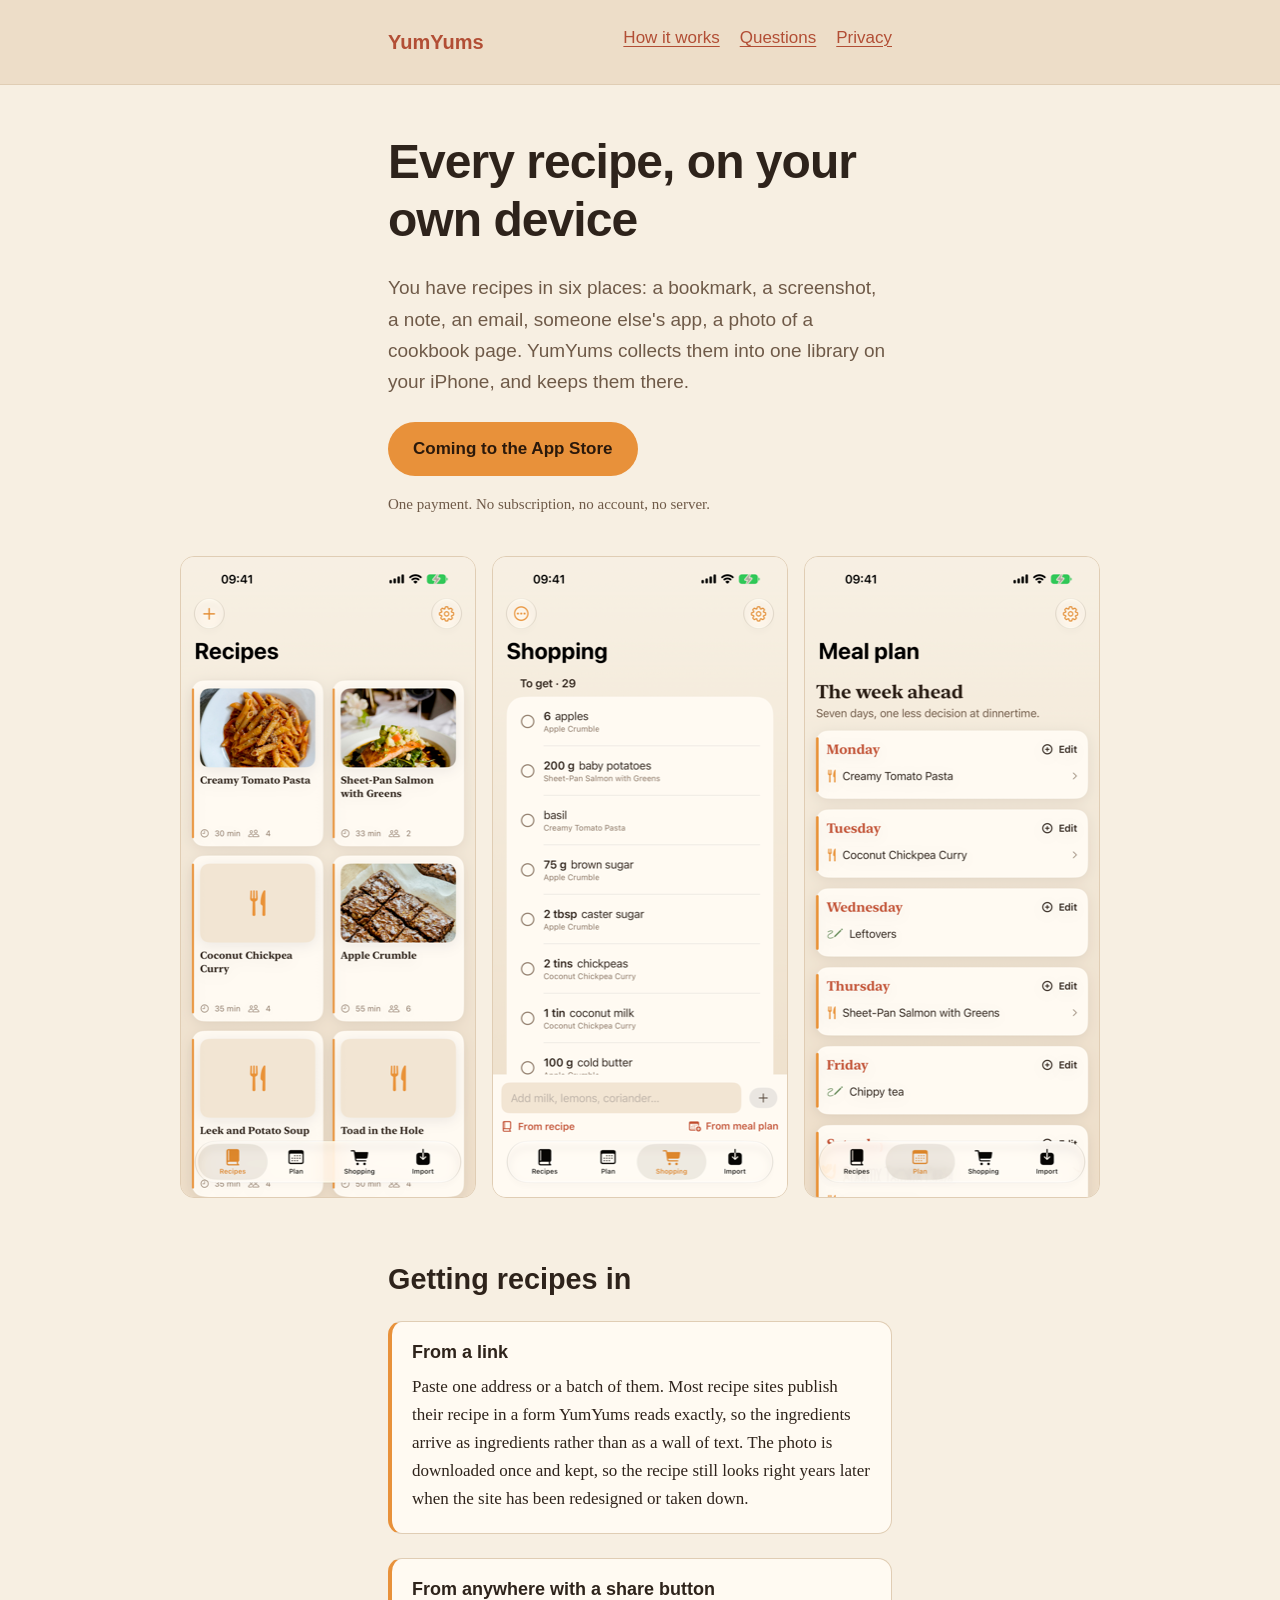
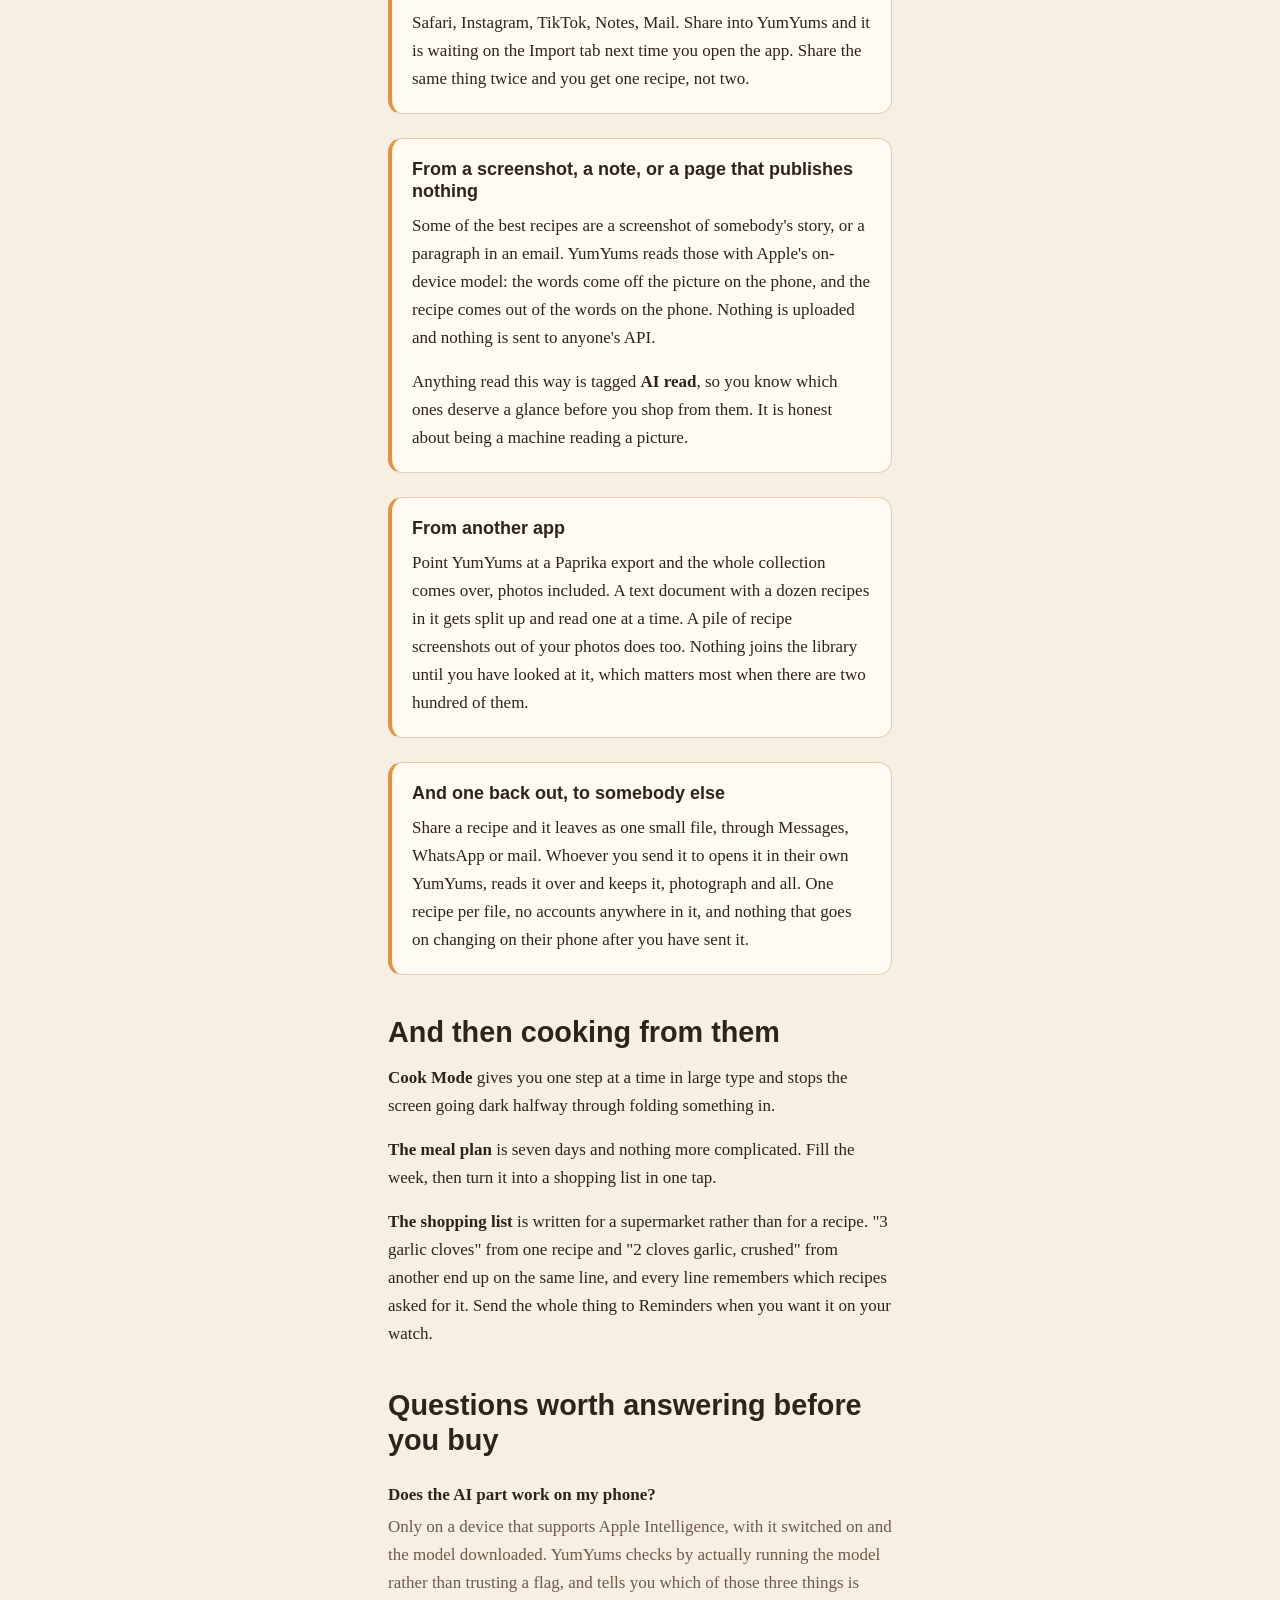
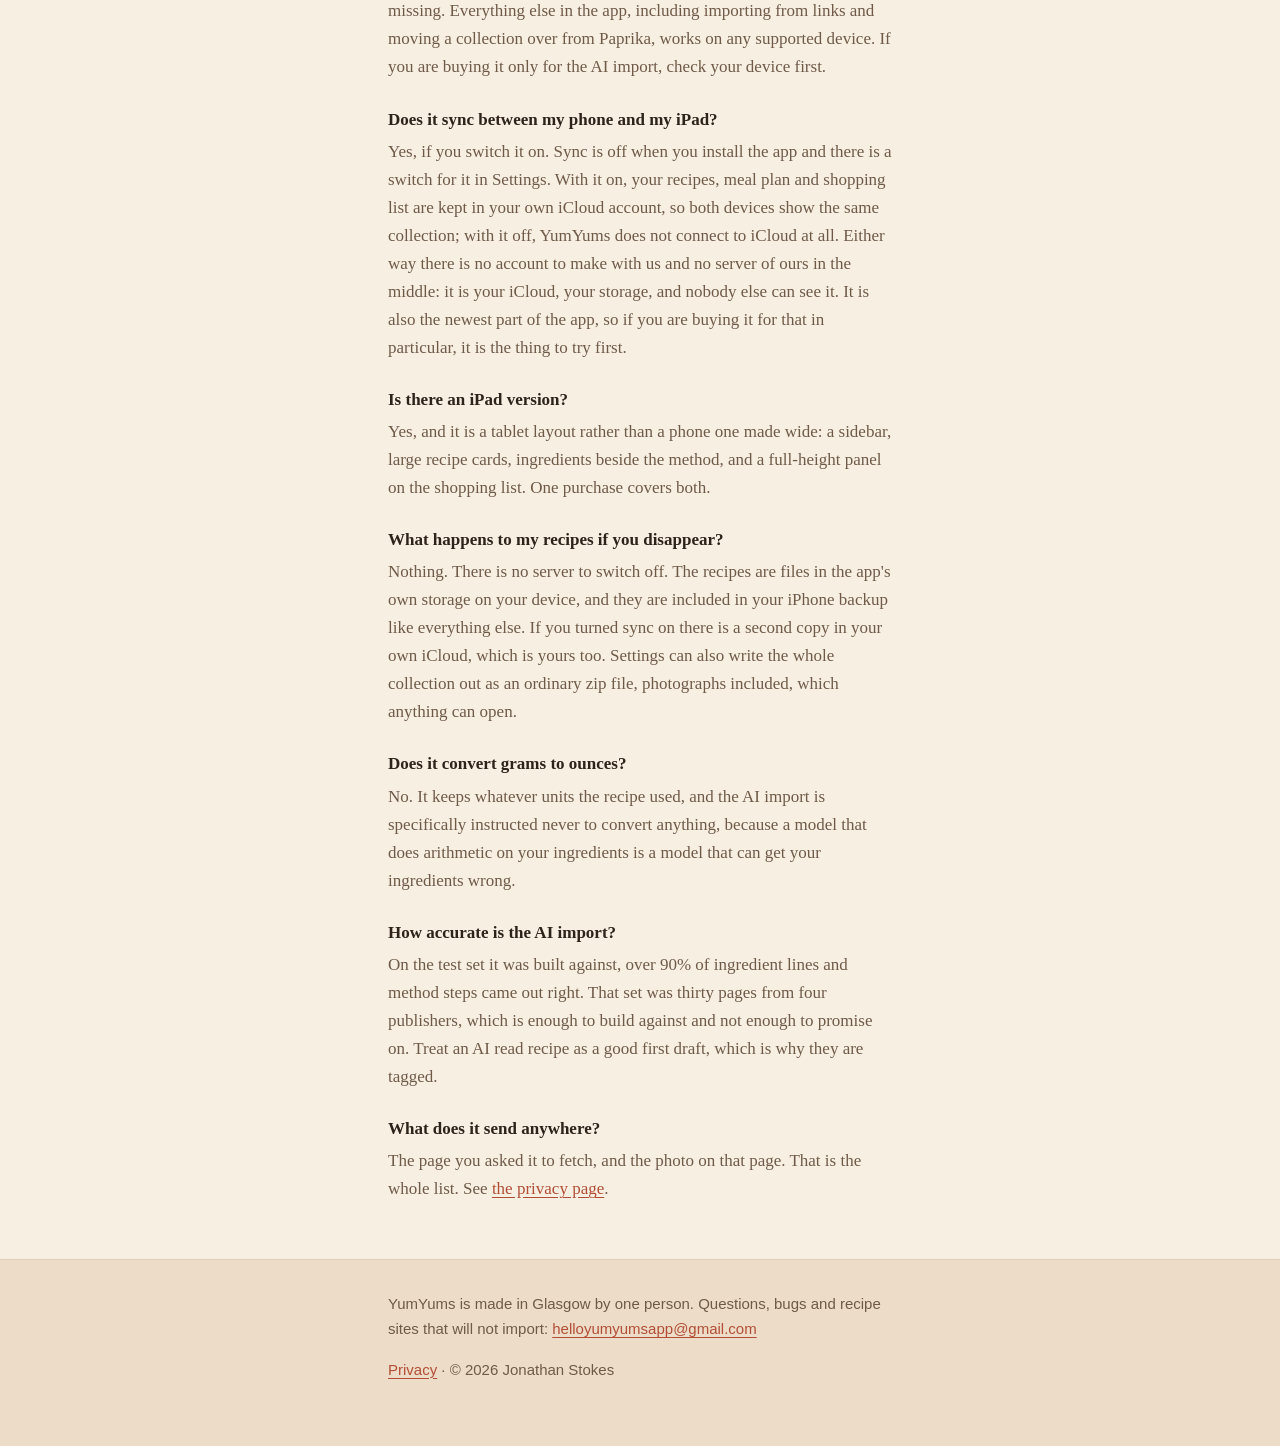
==== index.html @ 742555c8 "YumYums landing page and privacy policy Co-Authored-By: Claude Fable 5 <noreply@anthropic.com>" ====
<!doctype html>
<html lang="en-GB">
<head>
<meta charset="utf-8">
<meta name="viewport" content="width=device-width, initial-scale=1">
<title>YumYums: every recipe, on your own device</title>
<meta name="description" content="A recipe app for iPhone and iPad that collects recipes from links, screenshots, pasted text and other apps into one library on your device. No account, no subscription, and optional sync through your own iCloud.">
<link rel="stylesheet" href="style.css">
</head>
<body>
<a class="skip" href="#main">Skip to content</a>

<header class="masthead">
  <div class="wrap">
    <a class="wordmark" href="index.html">YumYums</a>
    <nav aria-label="Primary">
      <ul>
        <li><a href="#how">How it works</a></li>
        <li><a href="#questions">Questions</a></li>
        <li><a href="privacy.html">Privacy</a></li>
      </ul>
    </nav>
  </div>
</header>

<main id="main">

  <section class="hero wrap">
    <h1>Every recipe, on your own device</h1>
    <p class="lede">
      You have recipes in six places: a bookmark, a screenshot, a note, an
      email, someone else's app, a photo of a cookbook page. YumYums collects
      them into one library on your iPhone, and keeps them there.
    </p>
    <p><a class="button" href="#">Coming to the App Store</a></p>
    <p class="price">
      One payment. No subscription, no account, no server.
    </p>
  </section>

  <div class="shots">
    <img src="screenshots/01-library.png" width="294" height="640" loading="lazy" decoding="async"
         alt="The YumYums recipe library on an iPhone, showing six recipe cards in a grid with photos, cooking times and serving counts.">
    <img src="screenshots/04-shopping.png" width="294" height="640" loading="lazy" decoding="async"
         alt="A shopping list with 29 items, each showing a quantity, a grocery name, and the recipe it came from.">
    <img src="screenshots/03-planner.png" width="294" height="640" loading="lazy" decoding="async"
         alt="A seven day meal plan, with a recipe on Monday, Tuesday and Thursday and free-text entries on Wednesday and Friday.">
  </div>

  <section class="wrap" id="how">
    <h2>Getting recipes in</h2>

    <div class="card">
      <h3>From a link</h3>
      <p>
        Paste one address or a batch of them. Most recipe sites publish their
        recipe in a form YumYums reads exactly, so the ingredients arrive as
        ingredients rather than as a wall of text. The photo is downloaded once
        and kept, so the recipe still looks right years later when the site has
        been redesigned or taken down.
      </p>
    </div>

    <div class="card">
      <h3>From anywhere with a share button</h3>
      <p>
        Safari, Instagram, TikTok, Notes, Mail. Share into YumYums and it is
        waiting on the Import tab next time you open the app. Share the same
        thing twice and you get one recipe, not two.
      </p>
    </div>

    <div class="card">
      <h3>From a screenshot, a note, or a page that publishes nothing</h3>
      <p>
        Some of the best recipes are a screenshot of somebody's story, or a
        paragraph in an email. YumYums reads those with Apple's on-device
        model: the words come off the picture on the phone, and the recipe
        comes out of the words on the phone. Nothing is uploaded and nothing is
        sent to anyone's API.
      </p>
      <p>
        Anything read this way is tagged <strong>AI read</strong>, so you know
        which ones deserve a glance before you shop from them. It is honest
        about being a machine reading a picture.
      </p>
    </div>

    <div class="card">
      <h3>From another app</h3>
      <p>
        Point YumYums at a Paprika export and the whole collection comes over,
        photos included. A text document with a dozen recipes in it gets split
        up and read one at a time. A pile of recipe screenshots out of your
        photos does too. Nothing joins the library until you have looked at it,
        which matters most when there are two hundred of them.
      </p>
    </div>

    <div class="card">
      <h3>And one back out, to somebody else</h3>
      <p>
        Share a recipe and it leaves as one small file, through Messages,
        WhatsApp or mail. Whoever you send it to opens it in their own YumYums,
        reads it over and keeps it, photograph and all. One recipe per file, no
        accounts anywhere in it, and nothing that goes on changing on their
        phone after you have sent it.
      </p>
    </div>

    <h2>And then cooking from them</h2>

    <p>
      <strong>Cook Mode</strong> gives you one step at a time in large type and
      stops the screen going dark halfway through folding something in.
    </p>
    <p>
      <strong>The meal plan</strong> is seven days and nothing more complicated.
      Fill the week, then turn it into a shopping list in one tap.
    </p>
    <p>
      <strong>The shopping list</strong> is written for a supermarket rather
      than for a recipe. "3 garlic cloves" from one recipe and "2 cloves garlic,
      crushed" from another end up on the same line, and every line remembers
      which recipes asked for it. Send the whole thing to Reminders when you
      want it on your watch.
    </p>
  </section>

  <section class="wrap" id="questions">
    <h2>Questions worth answering before you buy</h2>

    <dl>
      <dt>Does the AI part work on my phone?</dt>
      <dd>
        Only on a device that supports Apple Intelligence, with it switched on
        and the model downloaded. YumYums checks by actually running the model
        rather than trusting a flag, and tells you which of those three things
        is missing. Everything else in the app, including importing from links
        and moving a collection over from Paprika, works on any supported
        device. If you are buying it only for the AI import, check your device
        first.
      </dd>

      <dt>Does it sync between my phone and my iPad?</dt>
      <dd>
        Yes, if you switch it on. Sync is off when you install the app and
        there is a switch for it in Settings. With it on, your recipes, meal
        plan and shopping list are kept in your own iCloud account, so both
        devices show the same collection; with it off, YumYums does not connect
        to iCloud at all. Either way there is no account to make with us and no
        server of ours in the middle: it is your iCloud, your storage, and
        nobody else can see it. It is also the newest part of the app, so if
        you are buying it for that in particular, it is the thing to try first.
      </dd>

      <dt>Is there an iPad version?</dt>
      <dd>
        Yes, and it is a tablet layout rather than a phone one made wide: a
        sidebar, large recipe cards, ingredients beside the method, and a
        full-height panel on the shopping list. One purchase covers both.
      </dd>

      <dt>What happens to my recipes if you disappear?</dt>
      <dd>
        Nothing. There is no server to switch off. The recipes are files in the
        app's own storage on your device, and they are included in your iPhone
        backup like everything else. If you turned sync on there is a second
        copy in your own iCloud, which is yours too. Settings can also write
        the whole collection out as an ordinary zip file, photographs included,
        which anything can open.
      </dd>

      <dt>Does it convert grams to ounces?</dt>
      <dd>
        No. It keeps whatever units the recipe used, and the AI import is
        specifically instructed never to convert anything, because a model that
        does arithmetic on your ingredients is a model that can get your
        ingredients wrong.
      </dd>

      <dt>How accurate is the AI import?</dt>
      <dd>
        On the test set it was built against, over 90% of ingredient lines and
        method steps came out right. That set was thirty pages from four
        publishers, which is enough to build against and not enough to promise
        on. Treat an AI read recipe as a good first draft, which is why they are
        tagged.
      </dd>

      <dt>What does it send anywhere?</dt>
      <dd>
        The page you asked it to fetch, and the photo on that page. That is the
        whole list. See <a href="privacy.html">the privacy page</a>.
      </dd>
    </dl>
  </section>

</main>

<footer>
  <div class="wrap">
    <p>
      YumYums is made in Glasgow by one person.
      Questions, bugs and recipe sites that will not import:
      <a href="mailto:helloyumyumsapp@gmail.com">helloyumyumsapp@gmail.com</a>
    </p>
    <p><a href="privacy.html">Privacy</a> &middot; &copy; 2026 Jonathan Stokes</p>
  </div>
</footer>

</body>
</html>
---- style.css ----
/* YumYums landing page.
   Vanilla CSS, mobile first, no build step, no framework, no web fonts.

   Colours are lifted from the app's Theme.swift so the page and the product
   look like the same thing. Two are deliberately not: --accent is the app's
   terracotta darkened to #B24E35, which takes it from 3.95:1 to 4.56:1 against
   the page background, and the app's "muted" grey is not used for body text at
   all because it lands at 3.98:1. Everything below is at or above 4.5:1 for
   normal text and 3:1 for large text, in both schemes. */

:root {
  --bg: #f7efe2;
  --bg-deep: #eddDc8;
  --surface: #fffaf2;
  --inset: #f2e4d2;
  --ink: #2e231b;
  --secondary: #6f5a48;
  --accent: #b24e35;
  --amber: #e8913a;
  --amber-ink: #2b190b;
  --border: #e0cdb4;
  --radius: 14px;
  --measure: 34rem;
}

@media (prefers-color-scheme: dark) {
  :root {
    --bg: #1c1612;
    --bg-deep: #15100d;
    --surface: #2a2118;
    --inset: #211a14;
    --ink: #f5ede4;
    --secondary: #cbbbaf;
    --accent: #e08b6d;
    --border: #453629;
  }
}

*, *::before, *::after { box-sizing: border-box; }

html { -webkit-text-size-adjust: 100%; }

body {
  margin: 0;
  background: var(--bg);
  color: var(--ink);
  font: 400 1.0625rem/1.65 ui-serif, Georgia, "Times New Roman", serif;
}

/* Headings and controls in the system UI face; body copy in a serif, which is
   the same split the app uses. */
h1, h2, h3, .lede, nav, footer, .button {
  font-family: -apple-system, BlinkMacSystemFont, "Segoe UI", Roboto, sans-serif;
}

h1, h2, h3 { line-height: 1.2; margin: 0 0 0.5em; }
h1 { font-size: clamp(2rem, 8vw, 3rem); letter-spacing: -0.02em; }
h2 { font-size: clamp(1.4rem, 5vw, 1.8rem); margin-top: 2.5rem; }
h3 { font-size: 1.125rem; margin-top: 1.75rem; }
p { margin: 0 0 1rem; }
ul { margin: 0 0 1rem; padding-left: 1.25rem; }
li { margin-bottom: 0.5rem; }

a { color: var(--accent); text-underline-offset: 0.2em; }
a:hover { text-decoration-thickness: 2px; }

/* A visible focus ring everywhere, and never removed. */
:focus-visible {
  outline: 3px solid var(--accent);
  outline-offset: 3px;
  border-radius: 4px;
}

.skip {
  position: absolute;
  left: -9999px;
  top: 0;
  background: var(--surface);
  color: var(--ink);
  padding: 0.75rem 1rem;
  z-index: 10;
}
.skip:focus { left: 0.5rem; top: 0.5rem; }

.wrap {
  max-width: var(--measure);
  margin: 0 auto;
  padding: 0 1.25rem;
}

/* The privacy page has no hero, so its heading would otherwise sit against the
   masthead border. */
main.wrap { padding-block-start: 2.5rem; }

/* Header */

.masthead {
  background: var(--bg-deep);
  border-bottom: 1px solid var(--border);
  padding: 1rem 0;
}

.masthead .wrap {
  display: flex;
  flex-wrap: wrap;
  gap: 0.5rem 1.5rem;
  align-items: center;
  justify-content: space-between;
}

.wordmark {
  font: 700 1.25rem/1 -apple-system, BlinkMacSystemFont, "Segoe UI", Roboto, sans-serif;
  color: var(--accent);
  text-decoration: none;
}

nav ul { display: flex; gap: 1.25rem; list-style: none; margin: 0; padding: 0; }
nav a { display: inline-flex; align-items: center; min-height: 44px; }

/* Hero */

/* padding-block, not padding: the shorthand would wipe out .wrap's side
   padding and push the headline against the edge of a phone screen. */
.hero { padding-block: 3rem 1rem; }
.lede {
  font-size: 1.1875rem;
  color: var(--secondary);
  margin-bottom: 1.5rem;
}

.button {
  display: inline-flex;
  align-items: center;
  justify-content: center;
  min-height: 48px;
  min-width: 48px;
  padding: 0.75rem 1.5rem;
  border-radius: 999px;
  background: var(--amber);
  color: var(--amber-ink);
  font-weight: 600;
  text-decoration: none;
  border: 1px solid transparent;
}
.button:hover { background: #d9822c; }

.price {
  margin-top: 0.75rem;
  color: var(--secondary);
  font-size: 0.9375rem;
}

/* Screenshot strip: scrolls sideways on a phone, sits in a row on a desktop. */

.shots {
  display: grid;
  grid-auto-flow: column;
  grid-auto-columns: 62%;
  gap: 1rem;
  overflow-x: auto;
  padding: 0.5rem 1.25rem 1.5rem;
  scroll-snap-type: x mandatory;
  overscroll-behavior-x: contain;
}
.shots img {
  width: 100%;
  height: auto;
  border-radius: var(--radius);
  border: 1px solid var(--border);
  scroll-snap-align: center;
  background: var(--surface);
}

@media (min-width: 46rem) {
  .shots {
    grid-auto-columns: 1fr;
    max-width: 60rem;
    margin: 0 auto;
    overflow-x: visible;
  }
}

/* Cards and content blocks */

.card {
  background: var(--surface);
  border: 1px solid var(--border);
  border-left: 4px solid var(--amber);
  border-radius: var(--radius);
  padding: 1.25rem;
  margin: 1.5rem 0;
}
.card h3 { margin-top: 0; }
.card p:last-child, .card ul:last-child { margin-bottom: 0; }

dl { margin: 0; }
dt { font-weight: 600; margin-top: 1.5rem; }
dd { margin: 0.25rem 0 0; color: var(--secondary); }

/* Footer */

footer {
  margin-top: 3.5rem;
  padding: 2rem 0 3rem;
  background: var(--bg-deep);
  border-top: 1px solid var(--border);
  font-size: 0.9375rem;
  color: var(--secondary);
}
footer a { color: var(--accent); }

.placeholder {
  background: var(--inset);
  border: 1px dashed var(--accent);
  border-radius: 6px;
  padding: 0.15em 0.45em;
  font-family: ui-monospace, SFMono-Regular, Menlo, monospace;
  font-size: 0.9em;
}

@media (prefers-reduced-motion: reduce) {
  * { scroll-behavior: auto !important; transition: none !important; }
}
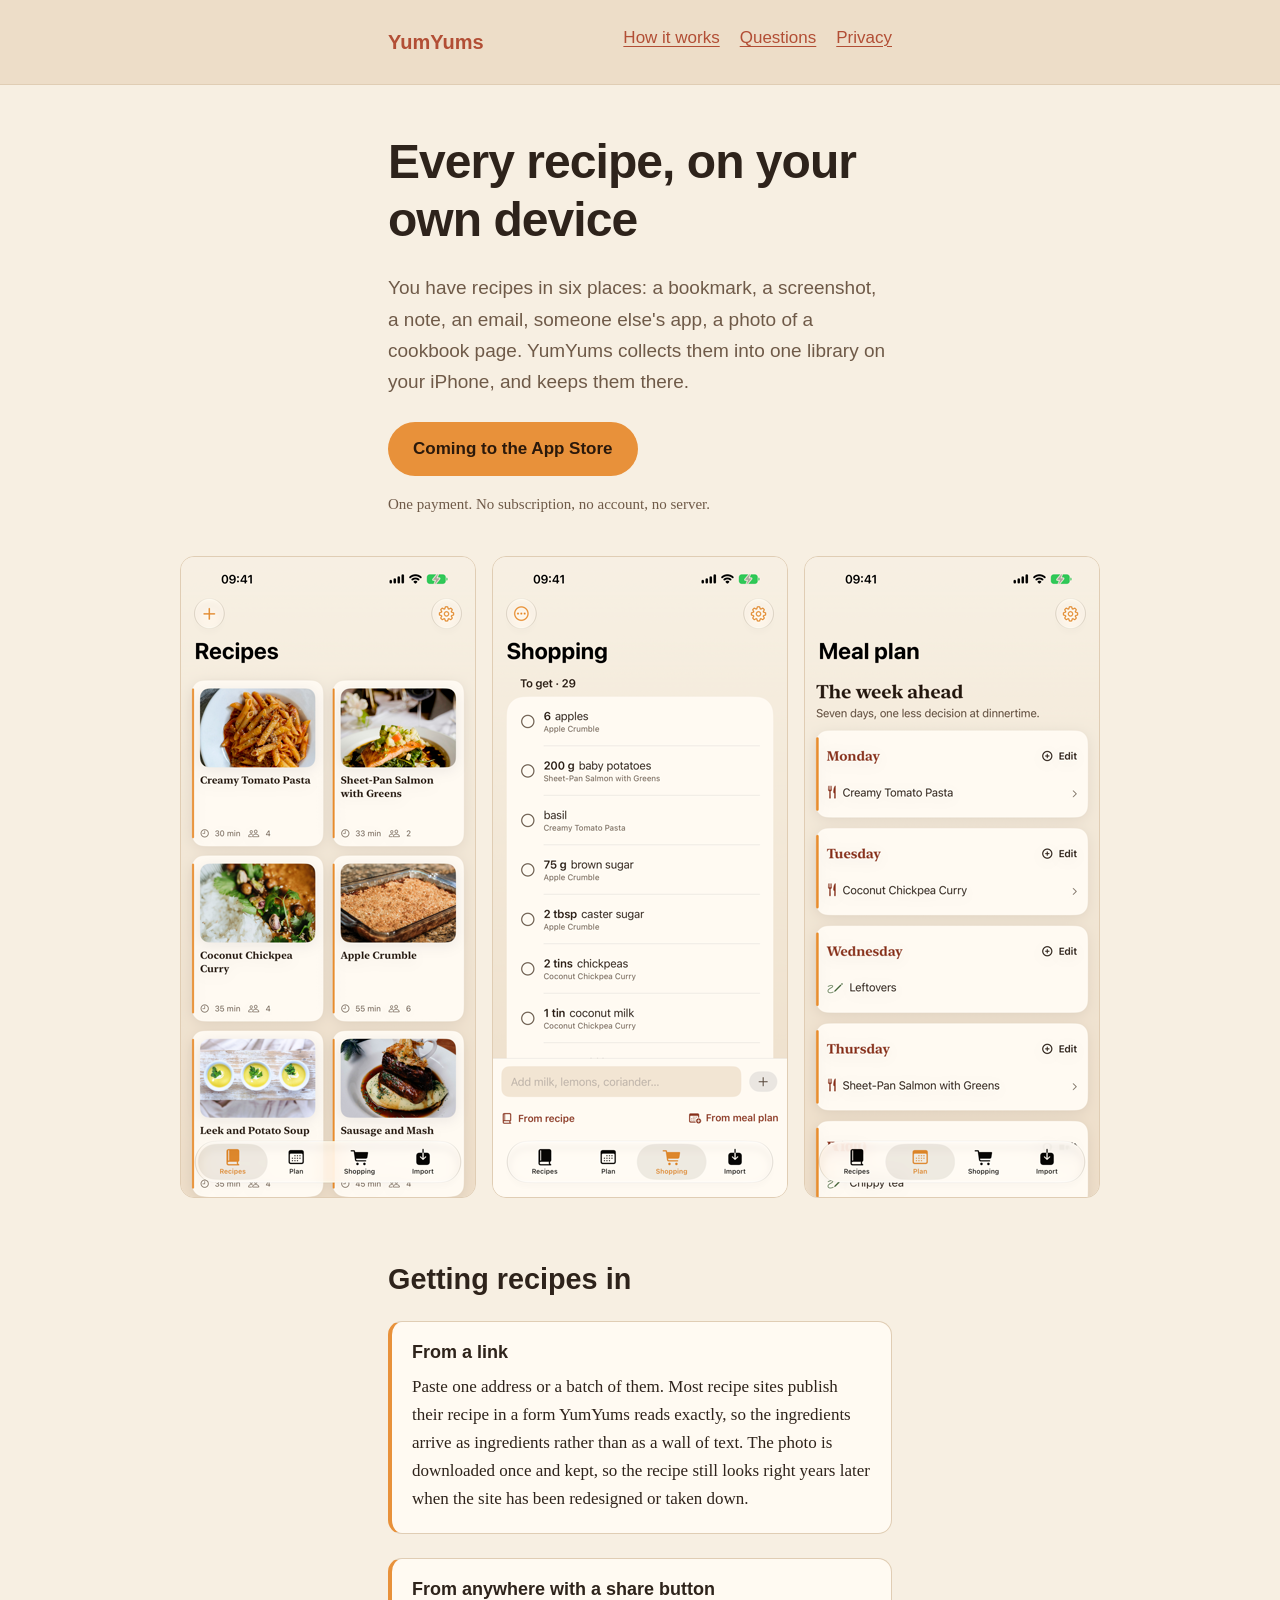
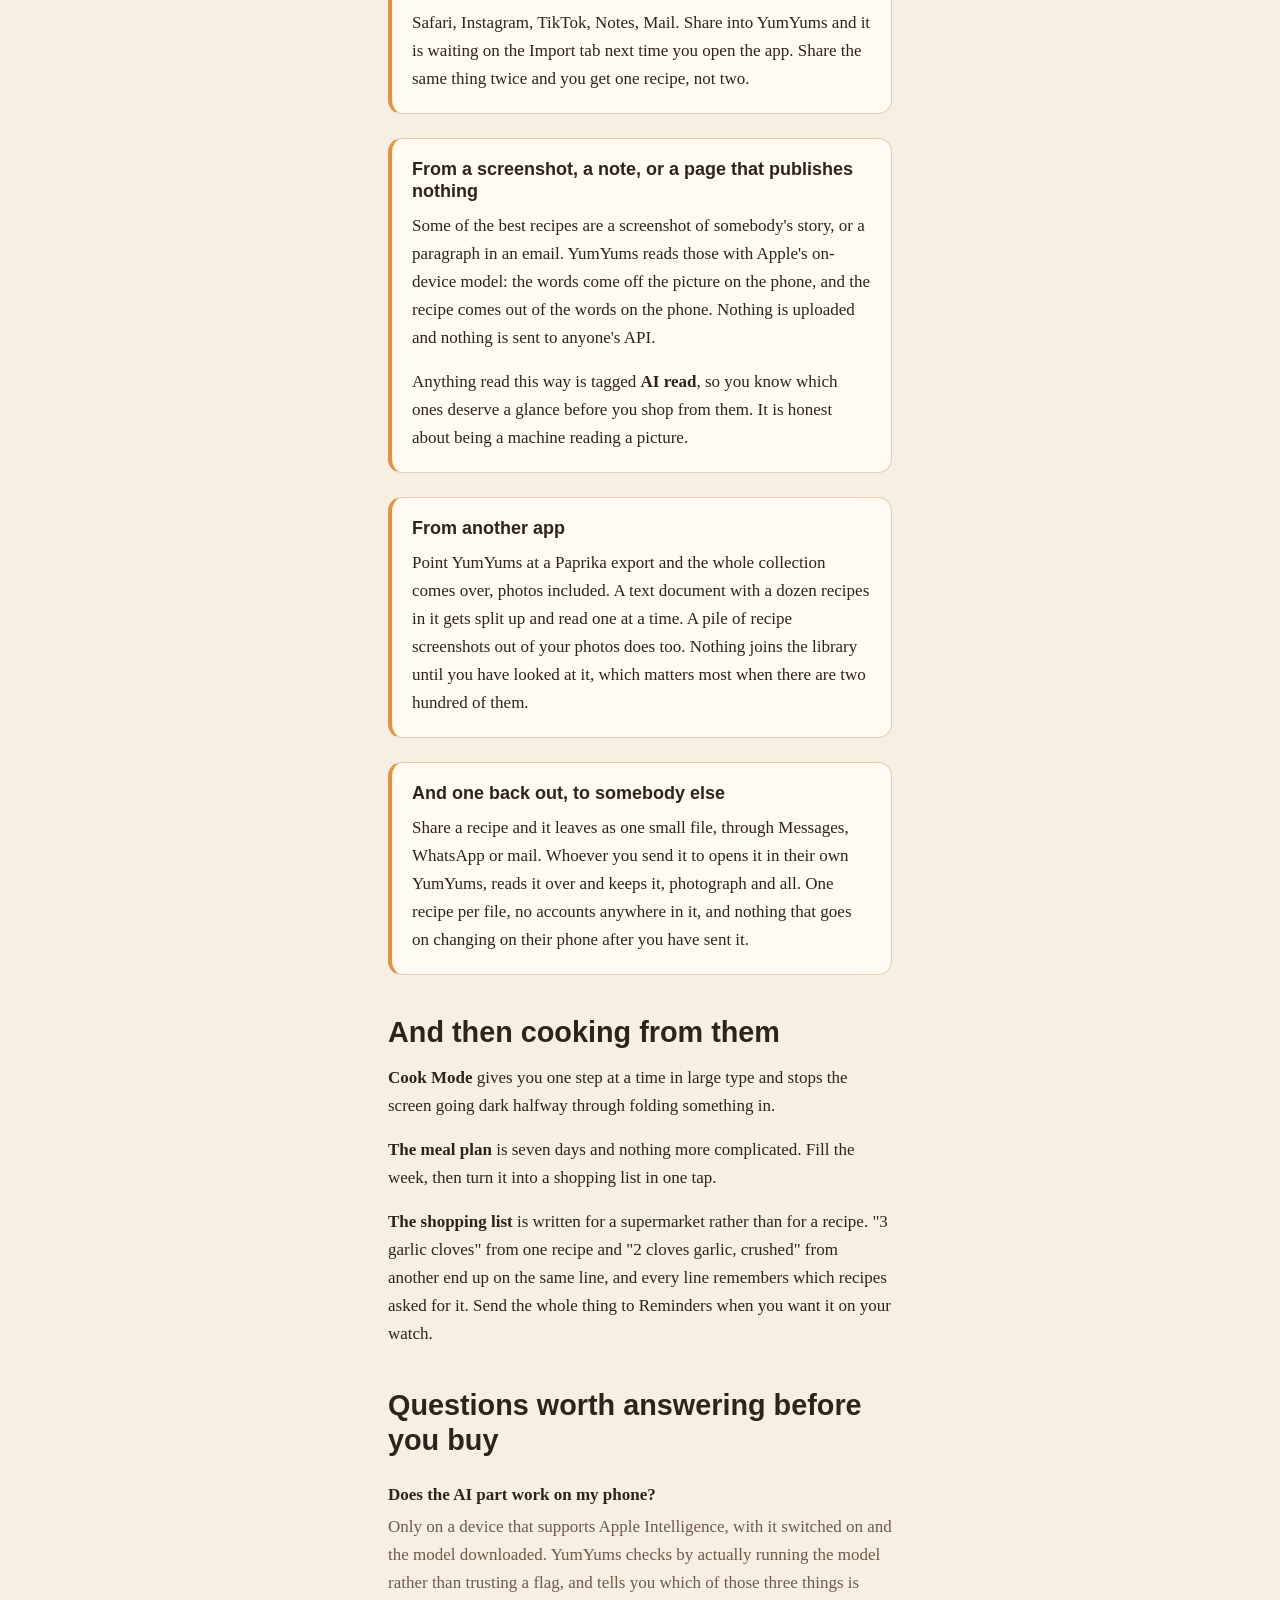
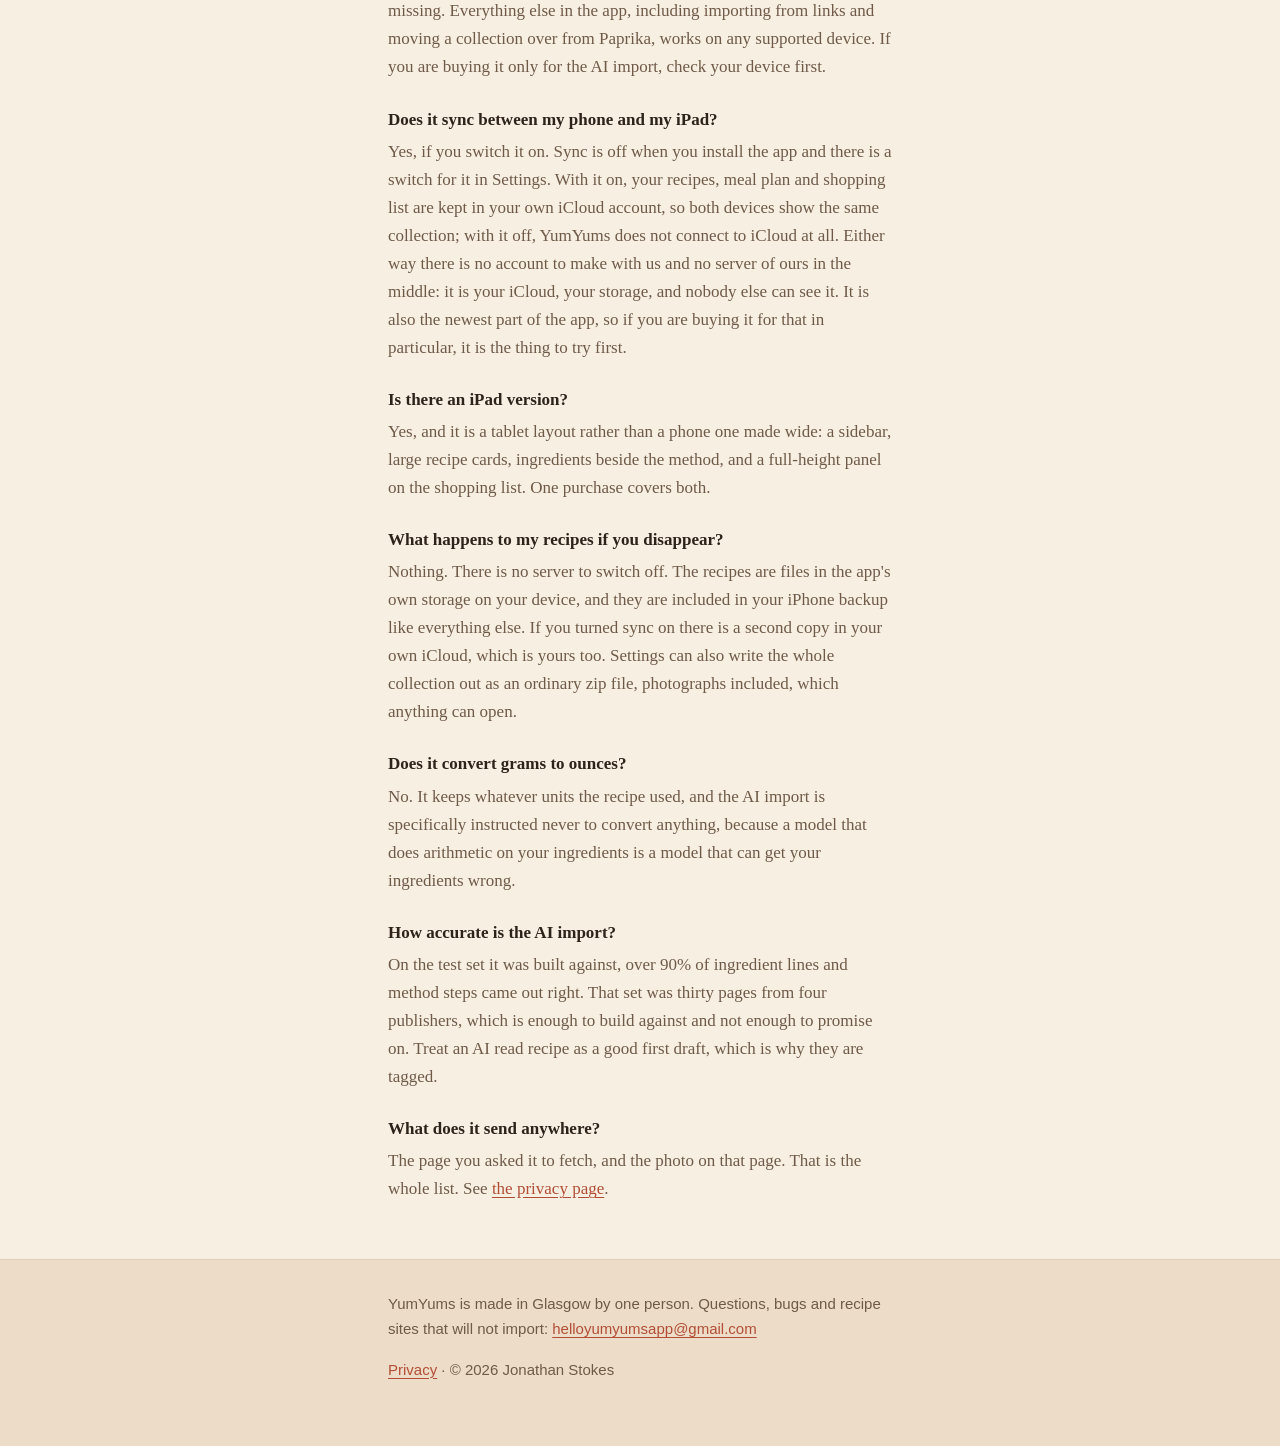
==== commit ca9c5360: "Refresh the screenshots: every library card now carries a photo" ====
--- a/index.html
+++ b/index.html
@@ -44,7 +44,7 @@
     <img src="screenshots/04-shopping.png" width="294" height="640" loading="lazy" decoding="async"
          alt="A shopping list with 29 items, each showing a quantity, a grocery name, and the recipe it came from.">
     <img src="screenshots/03-planner.png" width="294" height="640" loading="lazy" decoding="async"
-         alt="A seven day meal plan, with a recipe on Monday, Tuesday and Thursday and free-text entries on Wednesday and Friday.">
+         alt="A seven day meal plan, with a recipe on Monday, Tuesday and Thursday and a free-text entry on Wednesday.">
   </div>
 
   <section class="wrap" id="how">
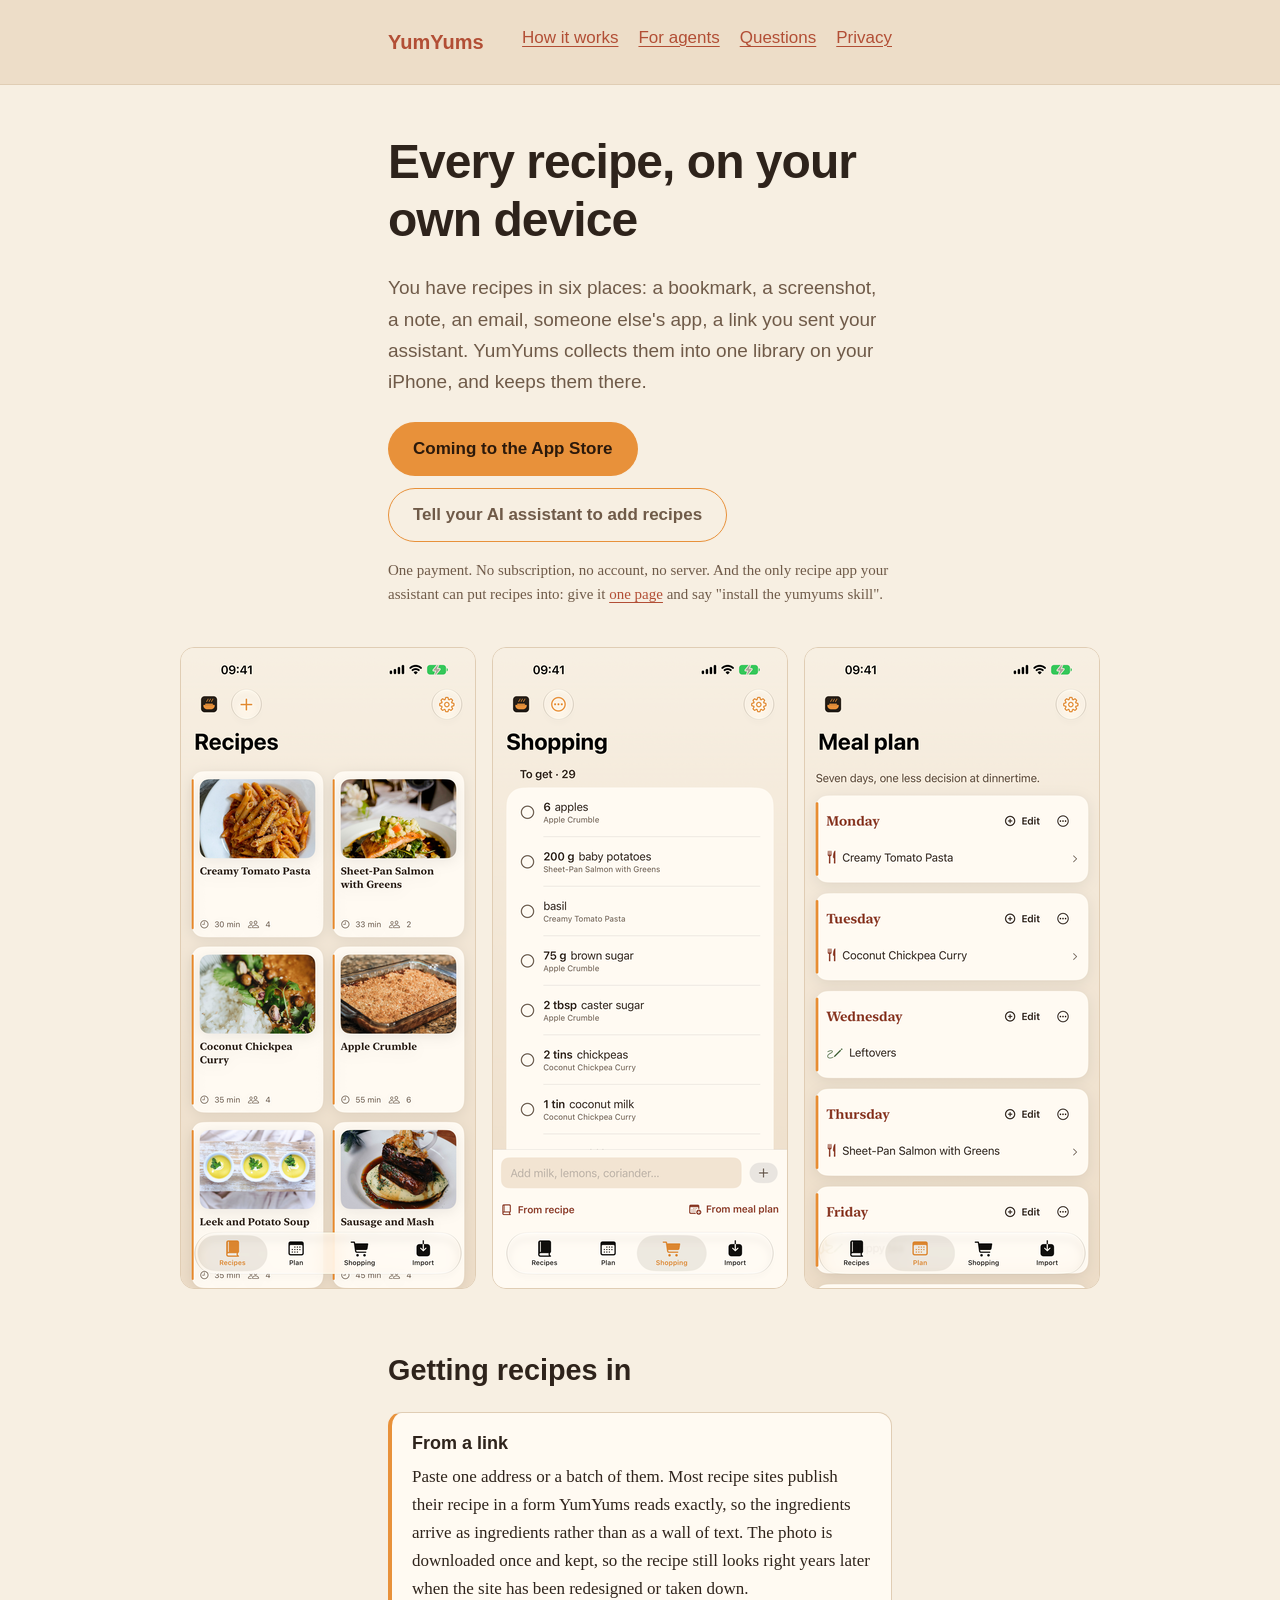
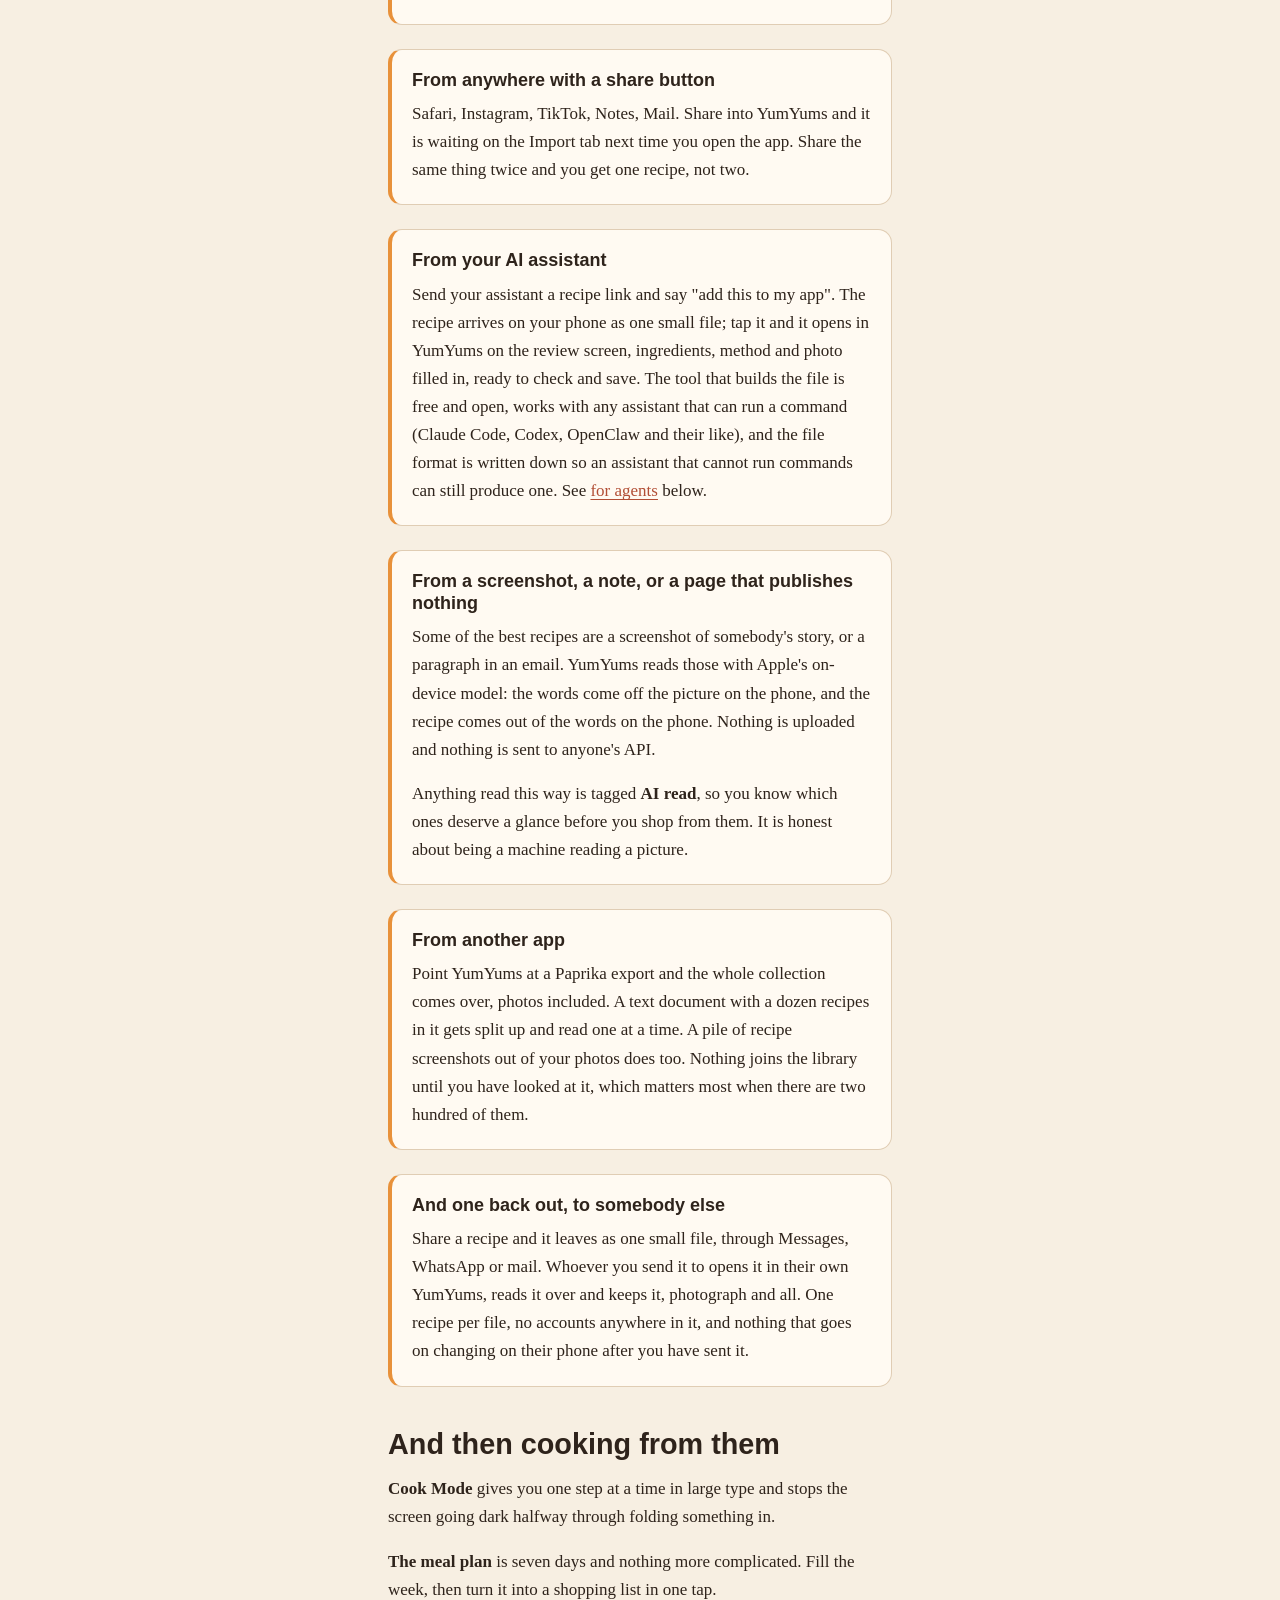
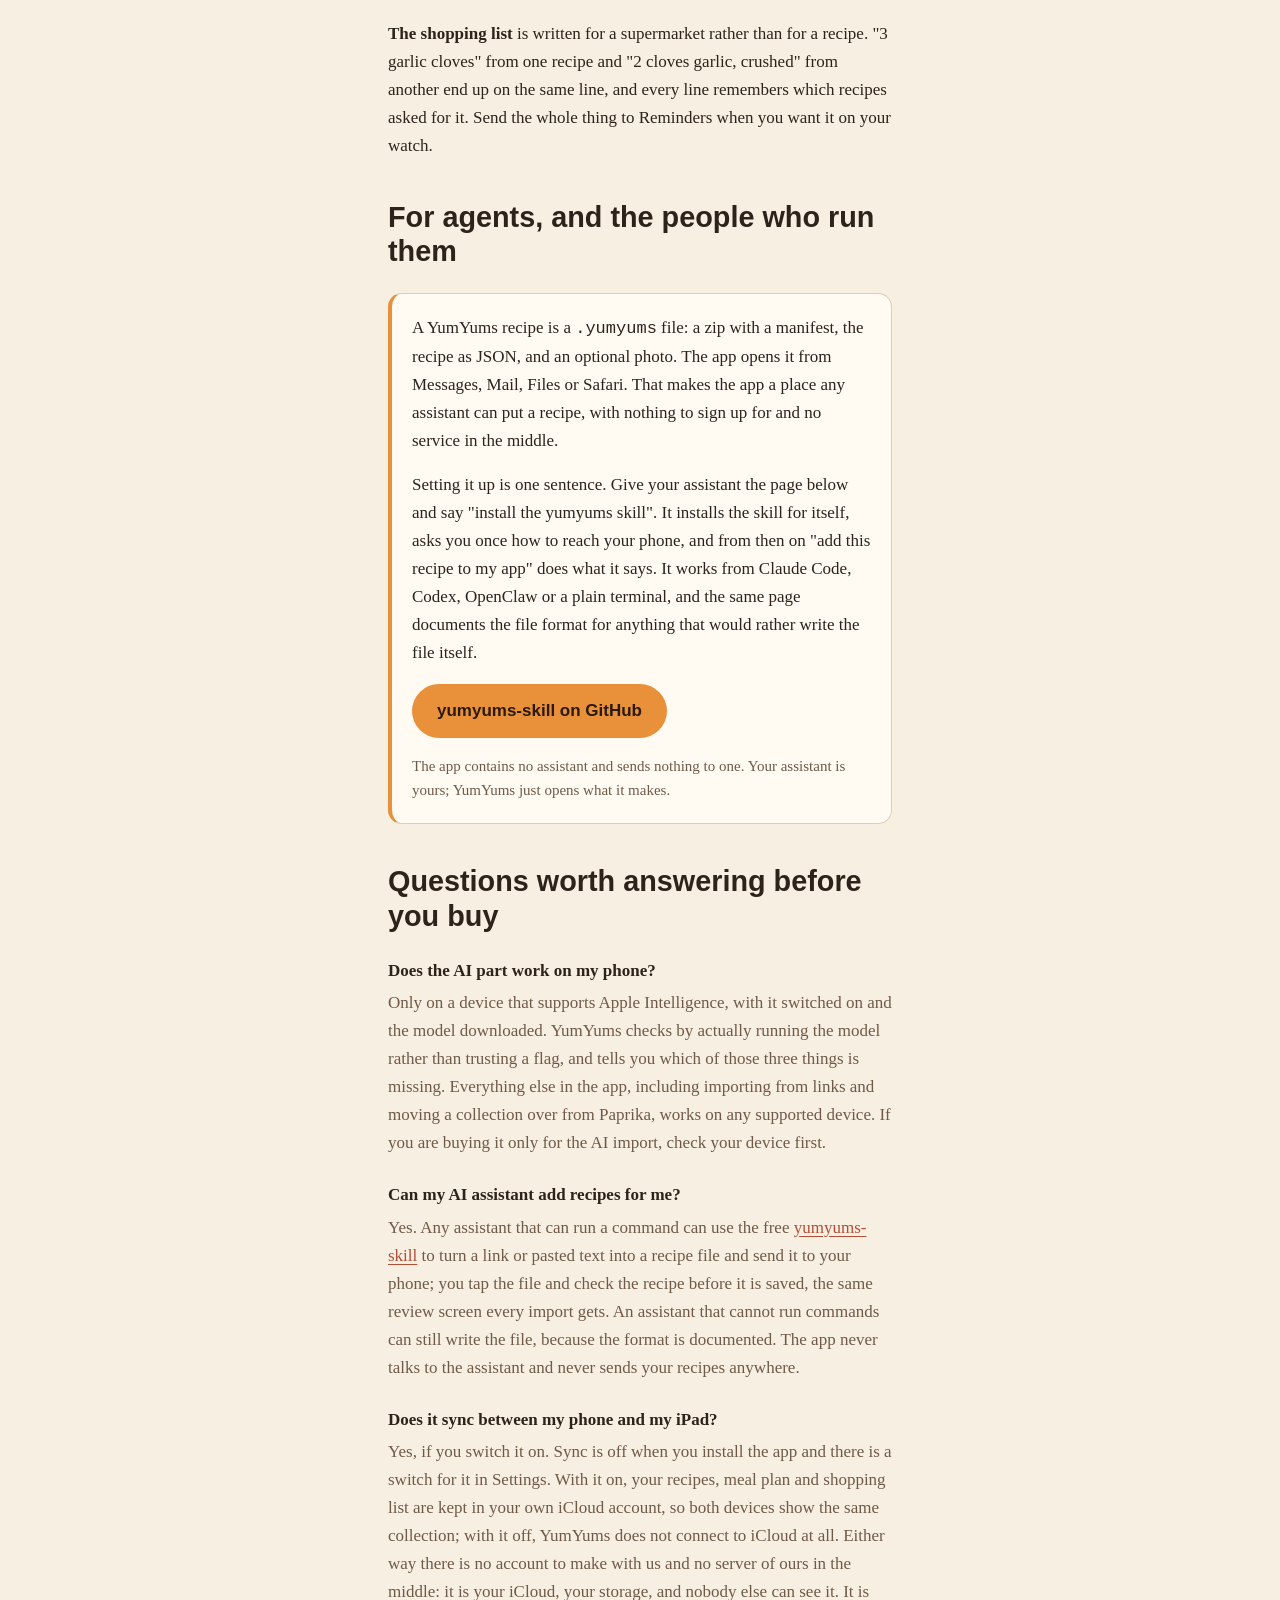
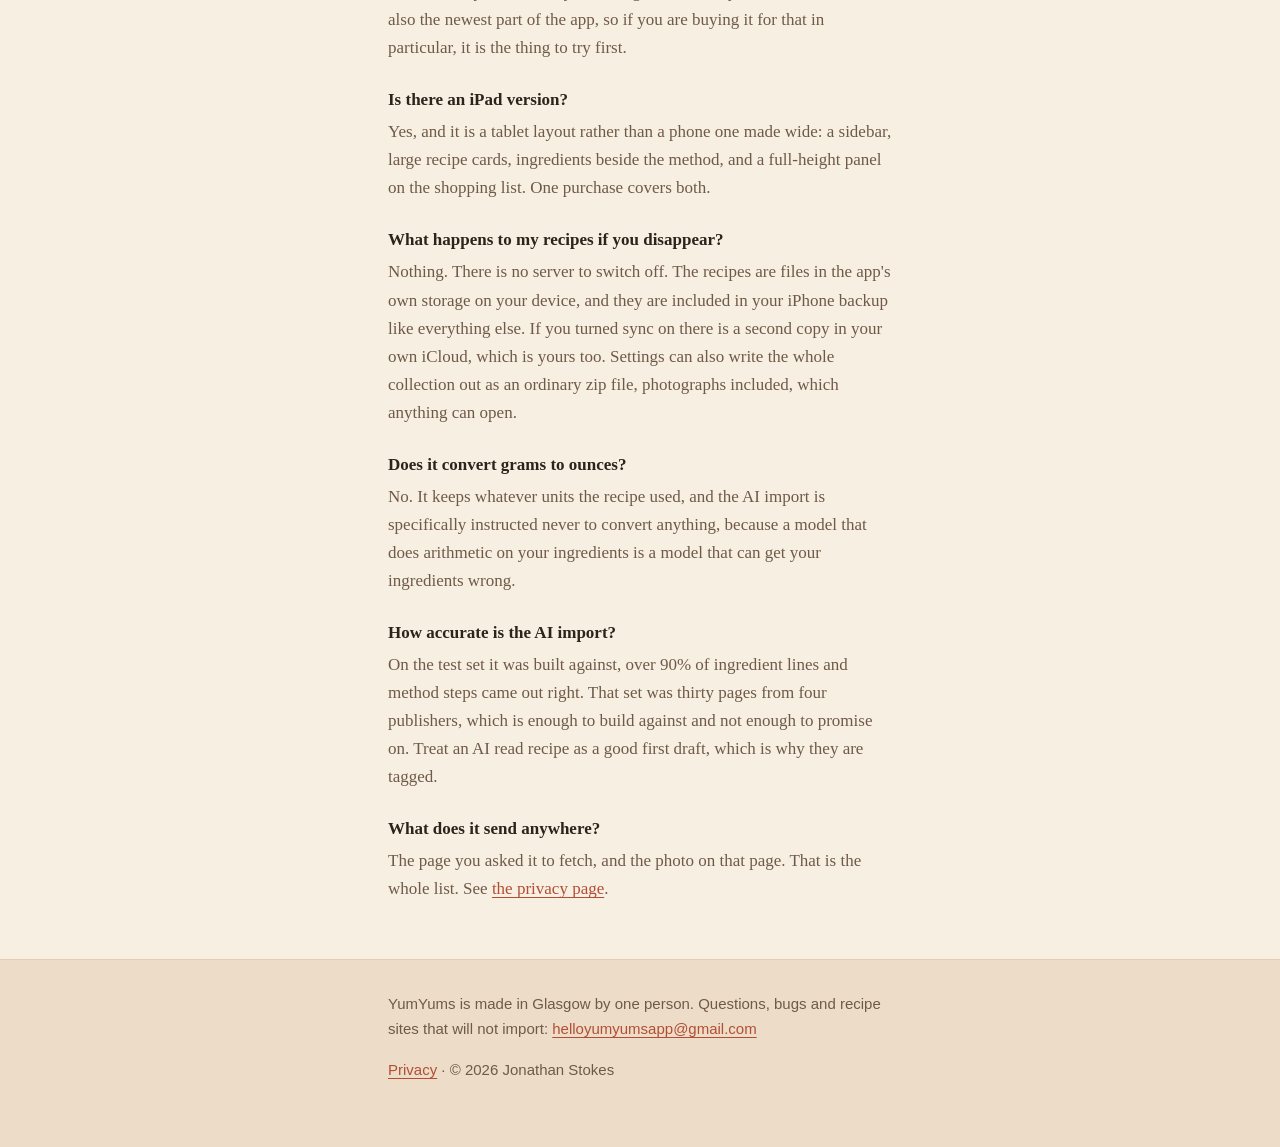
==== commit 3f75456f: "The assistant route: hero, nav, a For agents section, and a sample recipe file Co-Authored-By: Claud" ====
--- a/index.html
+++ b/index.html
@@ -4,7 +4,7 @@
 <meta charset="utf-8">
 <meta name="viewport" content="width=device-width, initial-scale=1">
 <title>YumYums: every recipe, on your own device</title>
-<meta name="description" content="A recipe app for iPhone and iPad that collects recipes from links, screenshots, pasted text and other apps into one library on your device. No account, no subscription, and optional sync through your own iCloud.">
+<meta name="description" content="A recipe app for iPhone and iPad that collects recipes from links, screenshots, pasted text, other apps and your own AI assistant into one library on your device. No account, no subscription, and optional sync through your own iCloud.">
 <link rel="stylesheet" href="style.css">
 </head>
 <body>
@@ -16,6 +16,7 @@
     <nav aria-label="Primary">
       <ul>
         <li><a href="#how">How it works</a></li>
+        <li><a href="#agents">For agents</a></li>
         <li><a href="#questions">Questions</a></li>
         <li><a href="privacy.html">Privacy</a></li>
       </ul>
@@ -29,12 +30,18 @@
     <h1>Every recipe, on your own device</h1>
     <p class="lede">
       You have recipes in six places: a bookmark, a screenshot, a note, an
-      email, someone else's app, a photo of a cookbook page. YumYums collects
-      them into one library on your iPhone, and keeps them there.
-    </p>
-    <p><a class="button" href="#">Coming to the App Store</a></p>
+      email, someone else's app, a link you sent your assistant. YumYums
+      collects them into one library on your iPhone, and keeps them there.
+    </p>
+    <p class="buttons">
+      <a class="button" href="#">Coming to the App Store</a>
+      <a class="button secondary" href="#agents">Tell your AI assistant to add recipes</a>
+    </p>
     <p class="price">
-      One payment. No subscription, no account, no server.
+      One payment. No subscription, no account, no server. And the only recipe
+      app your assistant can put recipes into: give it
+      <a href="https://github.com/jonnys87/yumyums-skill">one page</a> and say
+      "install the yumyums skill".
     </p>
   </section>
 
@@ -71,6 +78,20 @@
     </div>
 
     <div class="card">
+      <h3>From your AI assistant</h3>
+      <p>
+        Send your assistant a recipe link and say "add this to my app". The
+        recipe arrives on your phone as one small file; tap it and it opens in
+        YumYums on the review screen, ingredients, method and photo filled in,
+        ready to check and save. The tool that builds the file is free and open,
+        works with any assistant that can run a command (Claude Code, Codex,
+        OpenClaw and their like), and the file format is written down so an
+        assistant that cannot run commands can still produce one. See
+        <a href="#agents">for agents</a> below.
+      </p>
+    </div>
+
+    <div class="card">
       <h3>From a screenshot, a note, or a page that publishes nothing</h3>
       <p>
         Some of the best recipes are a screenshot of somebody's story, or a
@@ -125,6 +146,35 @@
       which recipes asked for it. Send the whole thing to Reminders when you
       want it on your watch.
     </p>
+  </section>
+
+  <section class="wrap" id="agents">
+    <h2>For agents, and the people who run them</h2>
+
+    <div class="card">
+      <p>
+        A YumYums recipe is a <code>.yumyums</code> file: a zip with a manifest,
+        the recipe as JSON, and an optional photo. The app opens it from
+        Messages, Mail, Files or Safari. That makes the app a place any assistant
+        can put a recipe, with nothing to sign up for and no service in the
+        middle.
+      </p>
+      <p>
+        Setting it up is one sentence. Give your assistant the page below and
+        say "install the yumyums skill". It installs the skill for itself, asks
+        you once how to reach your phone, and from then on "add this recipe to
+        my app" does what it says. It works from Claude Code, Codex, OpenClaw or
+        a plain terminal, and the same page documents the file format for
+        anything that would rather write the file itself.
+      </p>
+      <p>
+        <a class="button" href="https://github.com/jonnys87/yumyums-skill">yumyums-skill on GitHub</a>
+      </p>
+      <p class="price">
+        The app contains no assistant and sends nothing to one. Your assistant
+        is yours; YumYums just opens what it makes.
+      </p>
+    </div>
   </section>
 
   <section class="wrap" id="questions">
@@ -140,6 +190,17 @@
         and moving a collection over from Paprika, works on any supported
         device. If you are buying it only for the AI import, check your device
         first.
+      </dd>
+
+      <dt>Can my AI assistant add recipes for me?</dt>
+      <dd>
+        Yes. Any assistant that can run a command can use the free
+        <a href="#agents">yumyums-skill</a> to turn a link or pasted text into a
+        recipe file and send it to your phone; you tap the file and check the
+        recipe before it is saved, the same review screen every import gets.
+        An assistant that cannot run commands can still write the file, because
+        the format is documented. The app never talks to the assistant and
+        never sends your recipes anywhere.
       </dd>
 
       <dt>Does it sync between my phone and my iPad?</dt>
--- a/style.css
+++ b/style.css
@@ -143,6 +143,13 @@
   border: 1px solid transparent;
 }
 .button:hover { background: #d9822c; }
+.button.secondary {
+  background: transparent;
+  color: var(--secondary);
+  border-color: var(--amber);
+}
+.button.secondary:hover { background: rgba(232, 145, 58, 0.14); }
+.buttons { display: flex; flex-wrap: wrap; gap: 0.75rem; }
 
 .price {
   margin-top: 0.75rem;
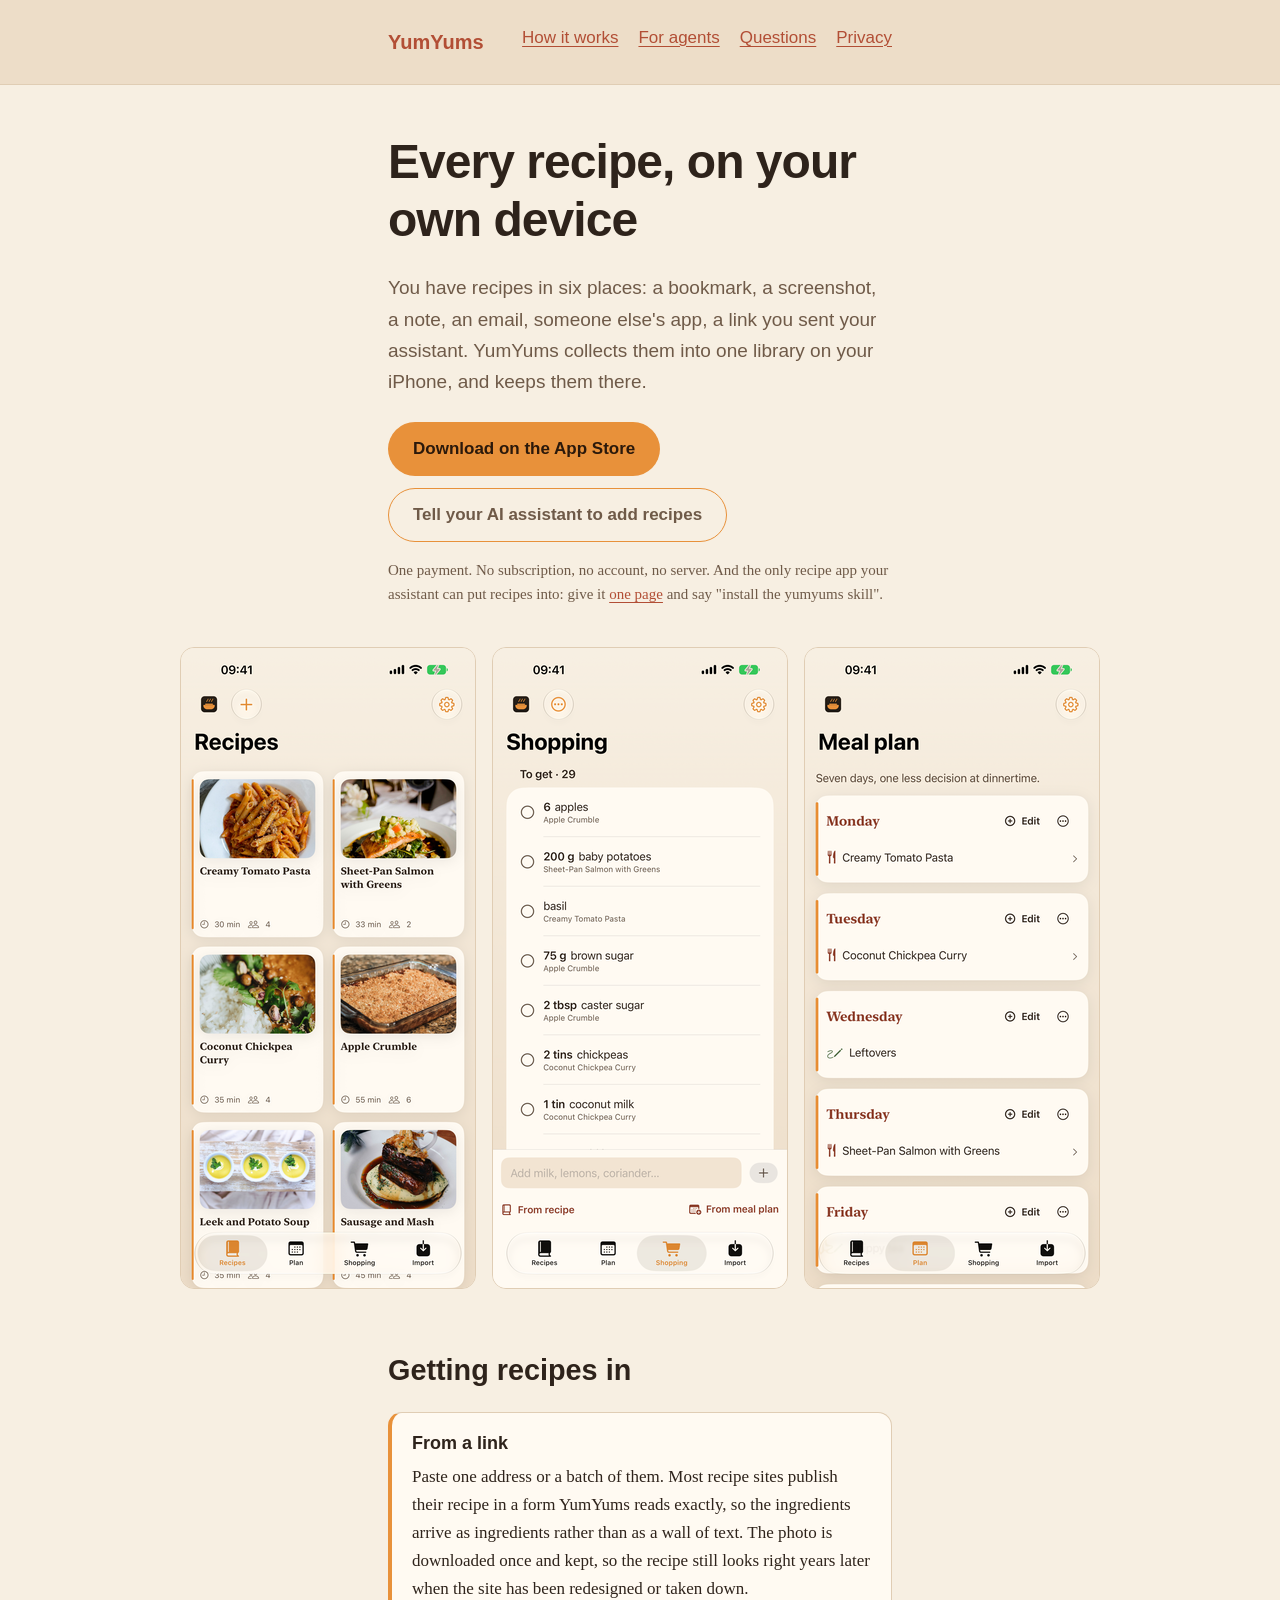
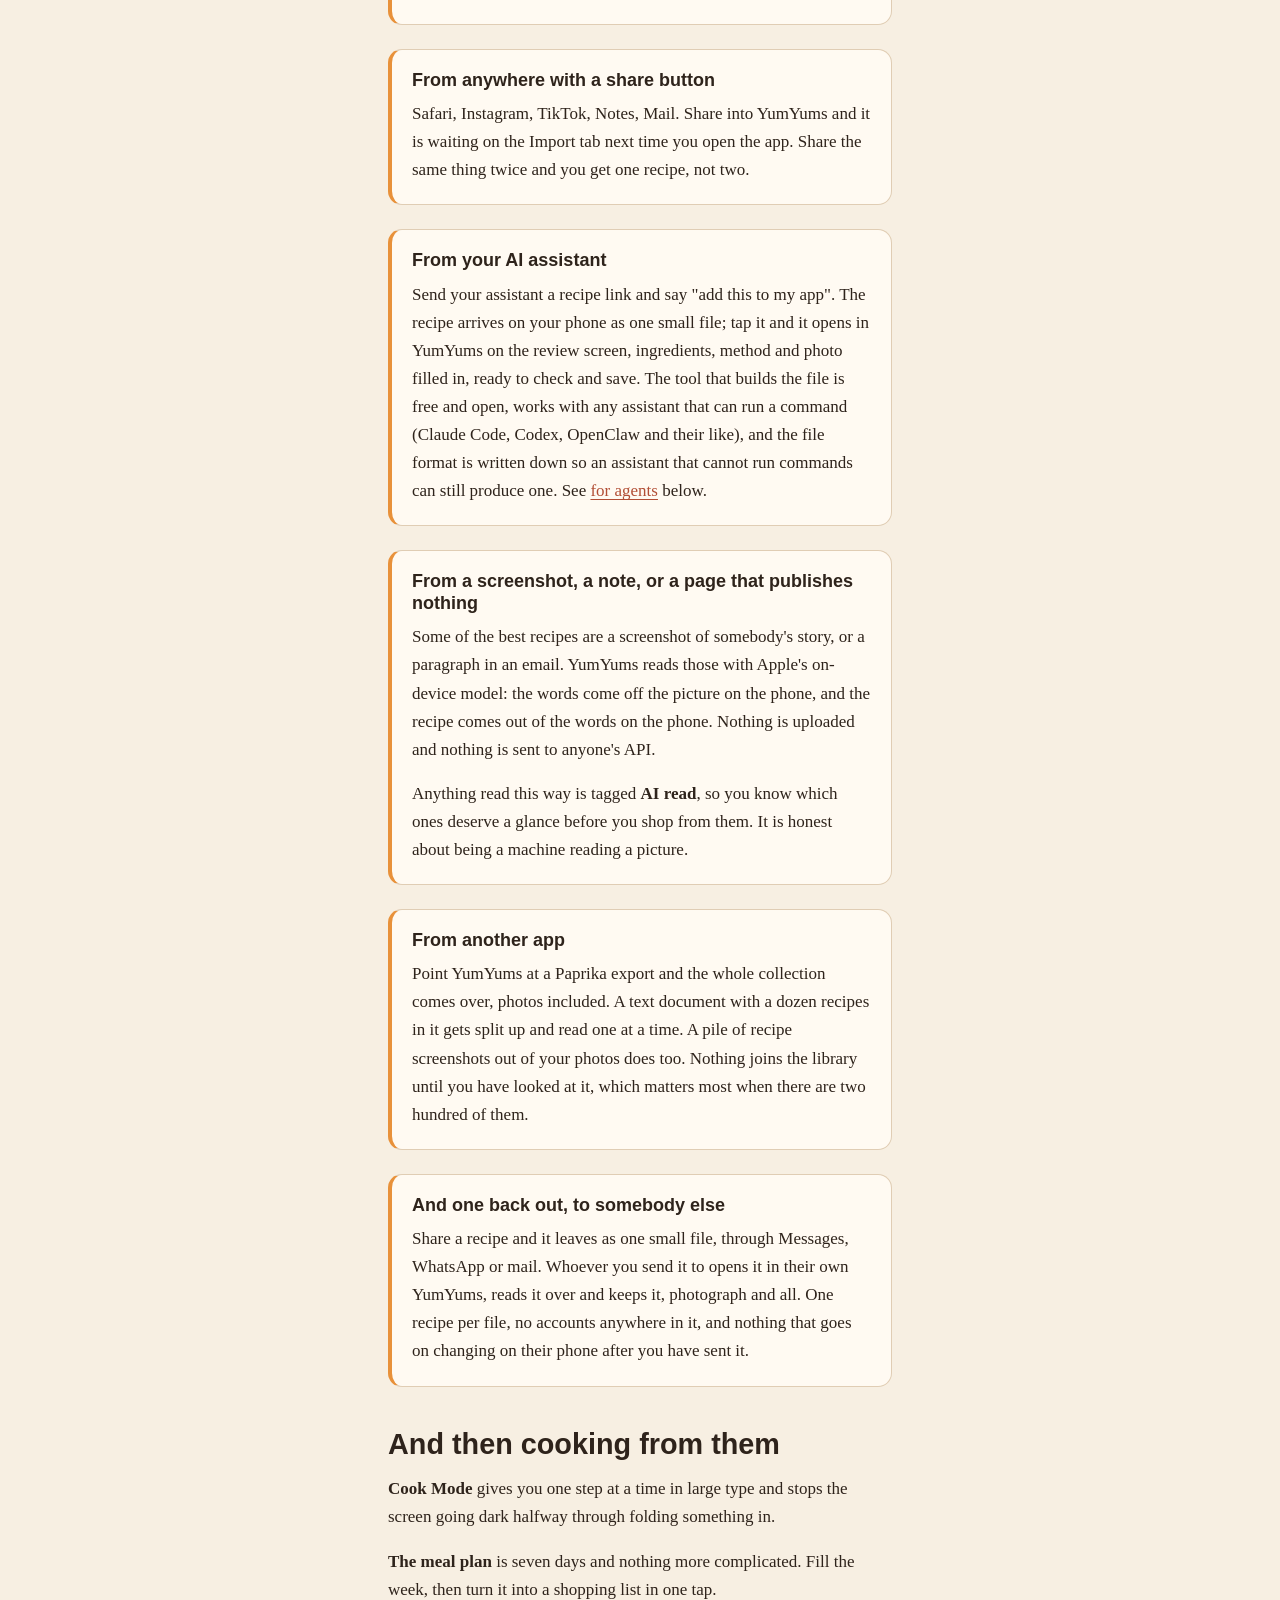
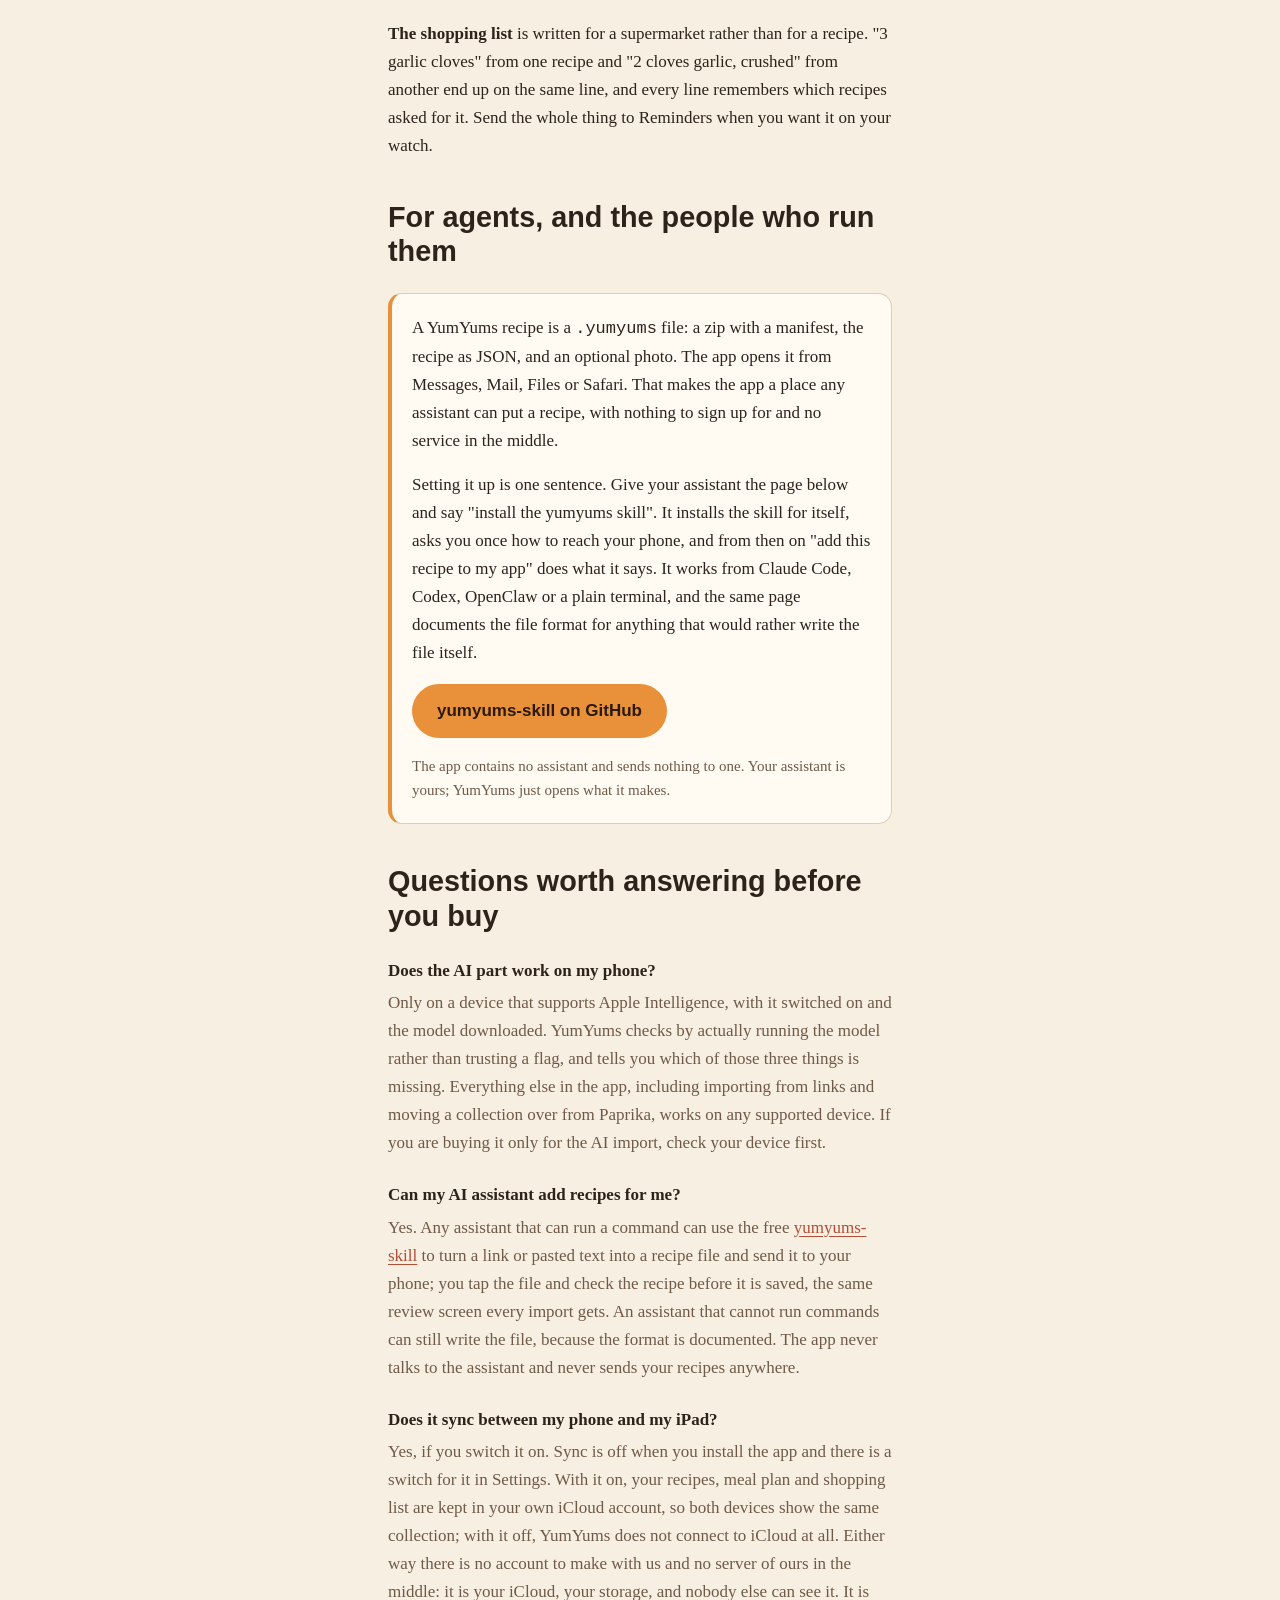
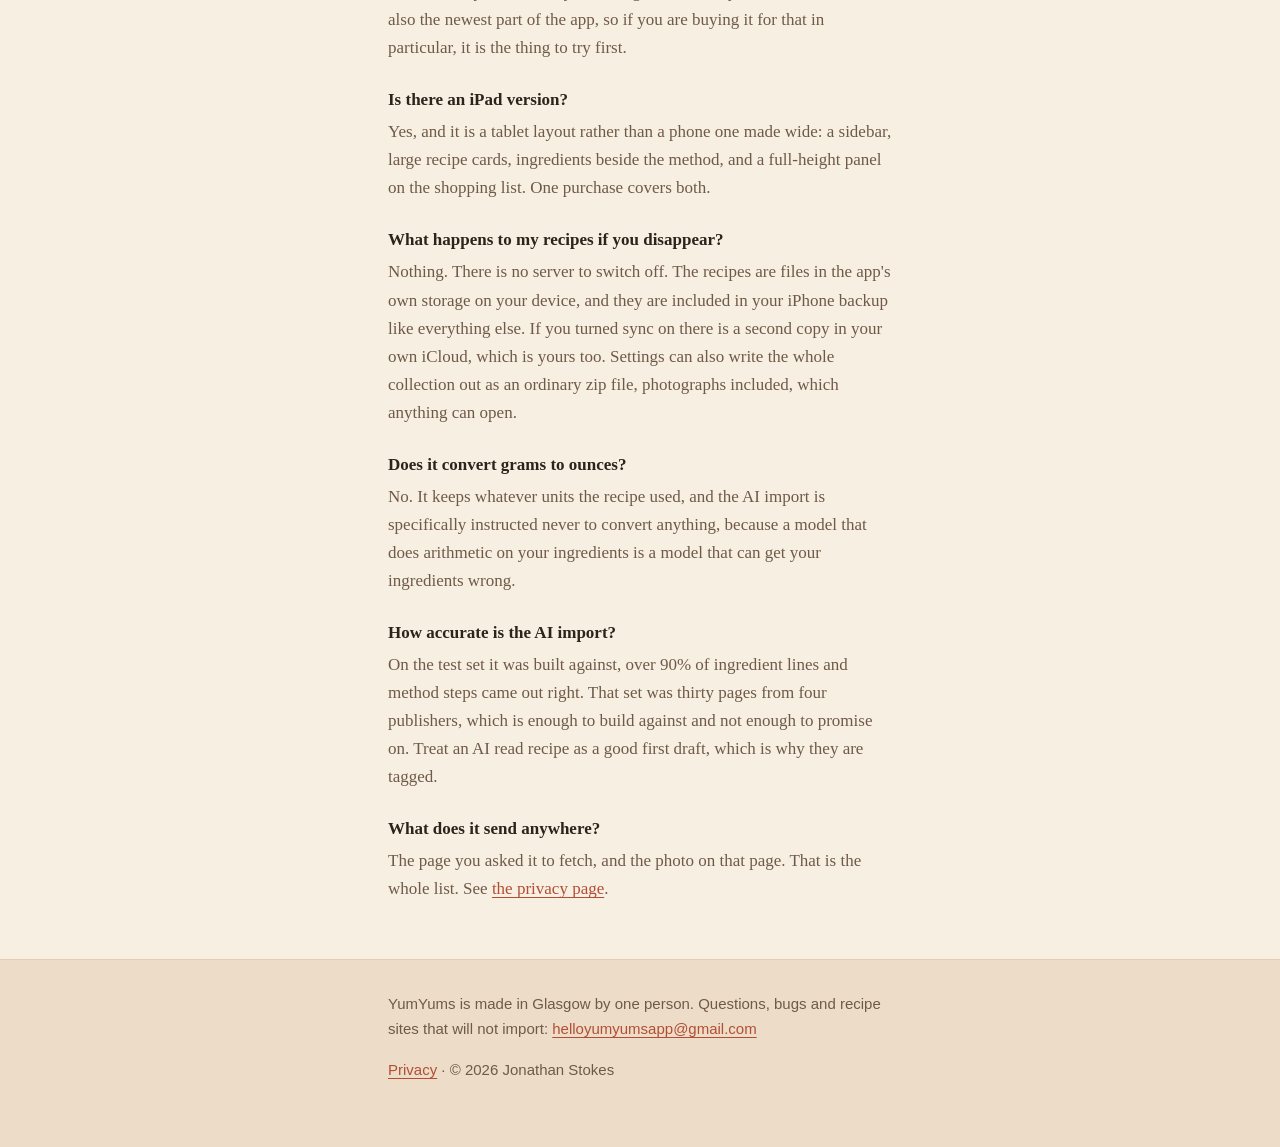
==== commit 63682fbf: "Link download button to live App Store listing" ====
--- a/index.html
+++ b/index.html
@@ -34,7 +34,7 @@
       collects them into one library on your iPhone, and keeps them there.
     </p>
     <p class="buttons">
-      <a class="button" href="#">Coming to the App Store</a>
+      <a class="button" href="https://apps.apple.com/app/id6802465306">Download on the App Store</a>
       <a class="button secondary" href="#agents">Tell your AI assistant to add recipes</a>
     </p>
     <p class="price">
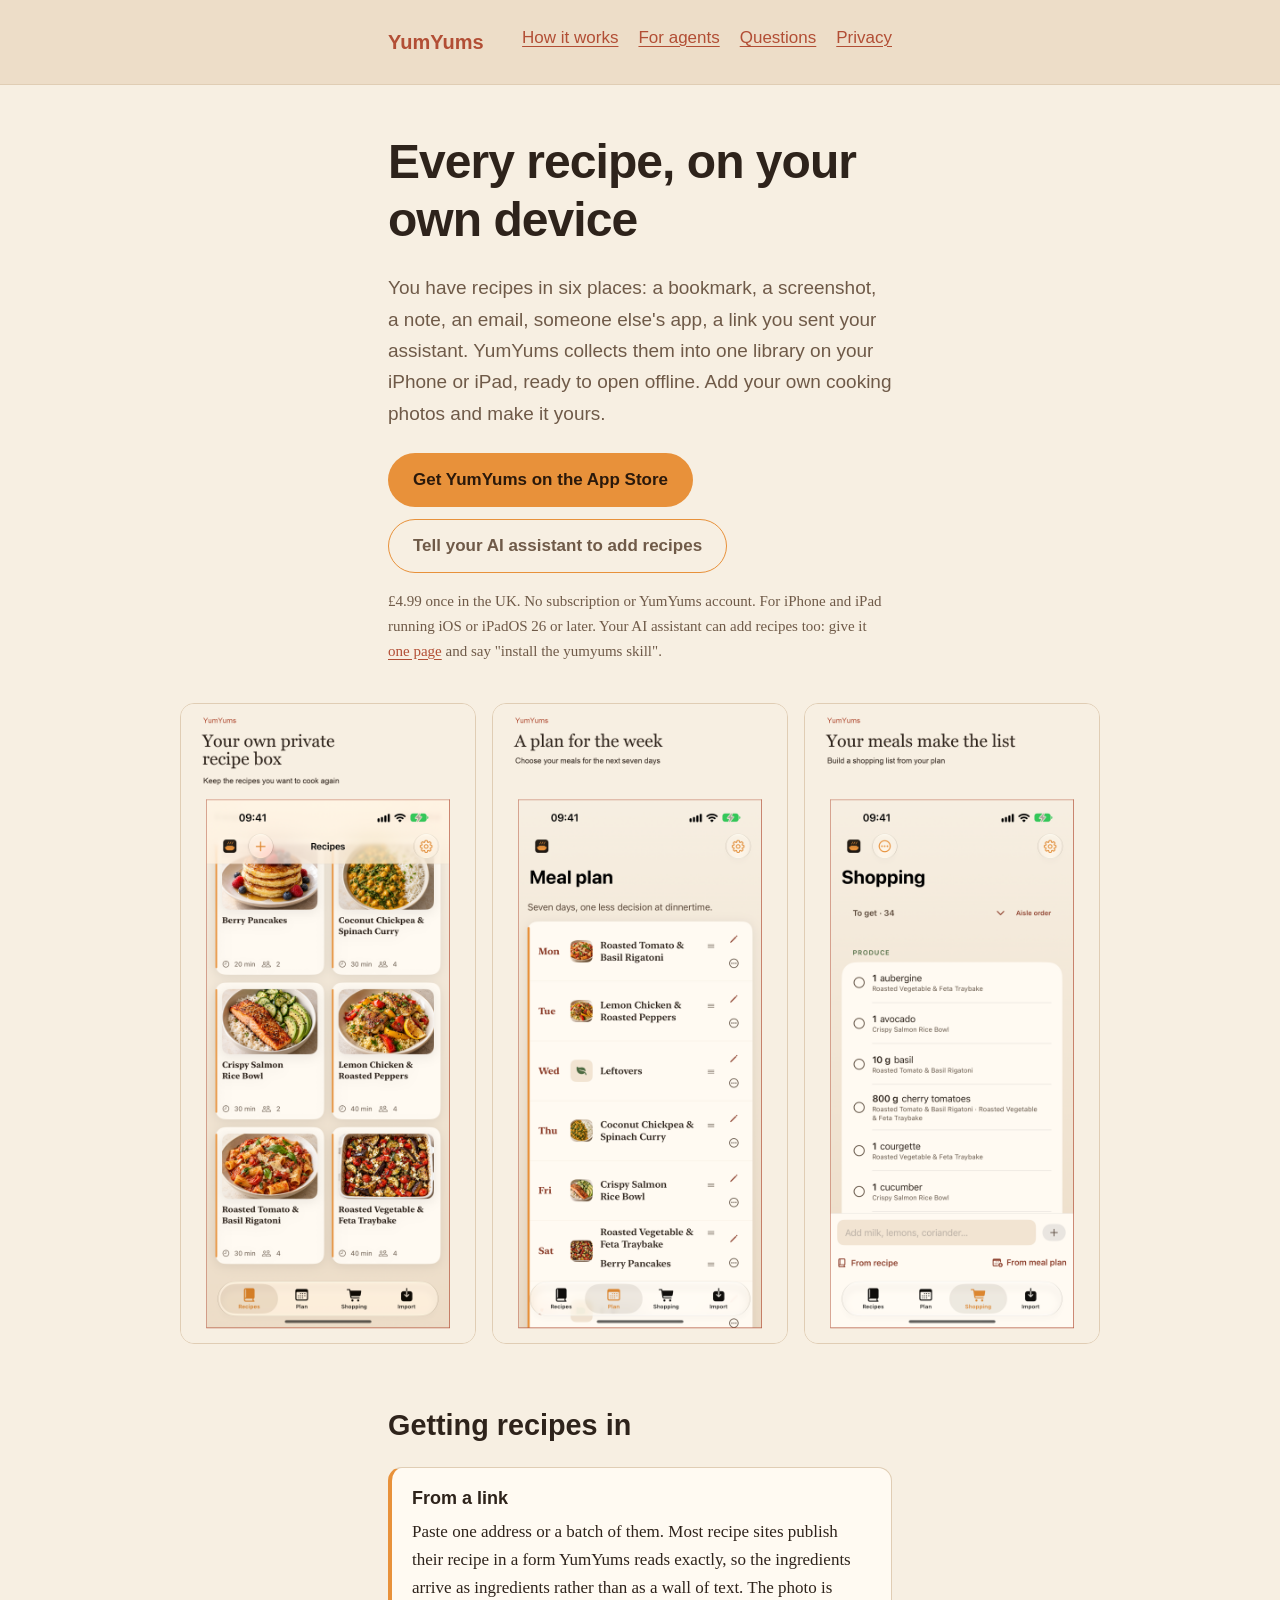
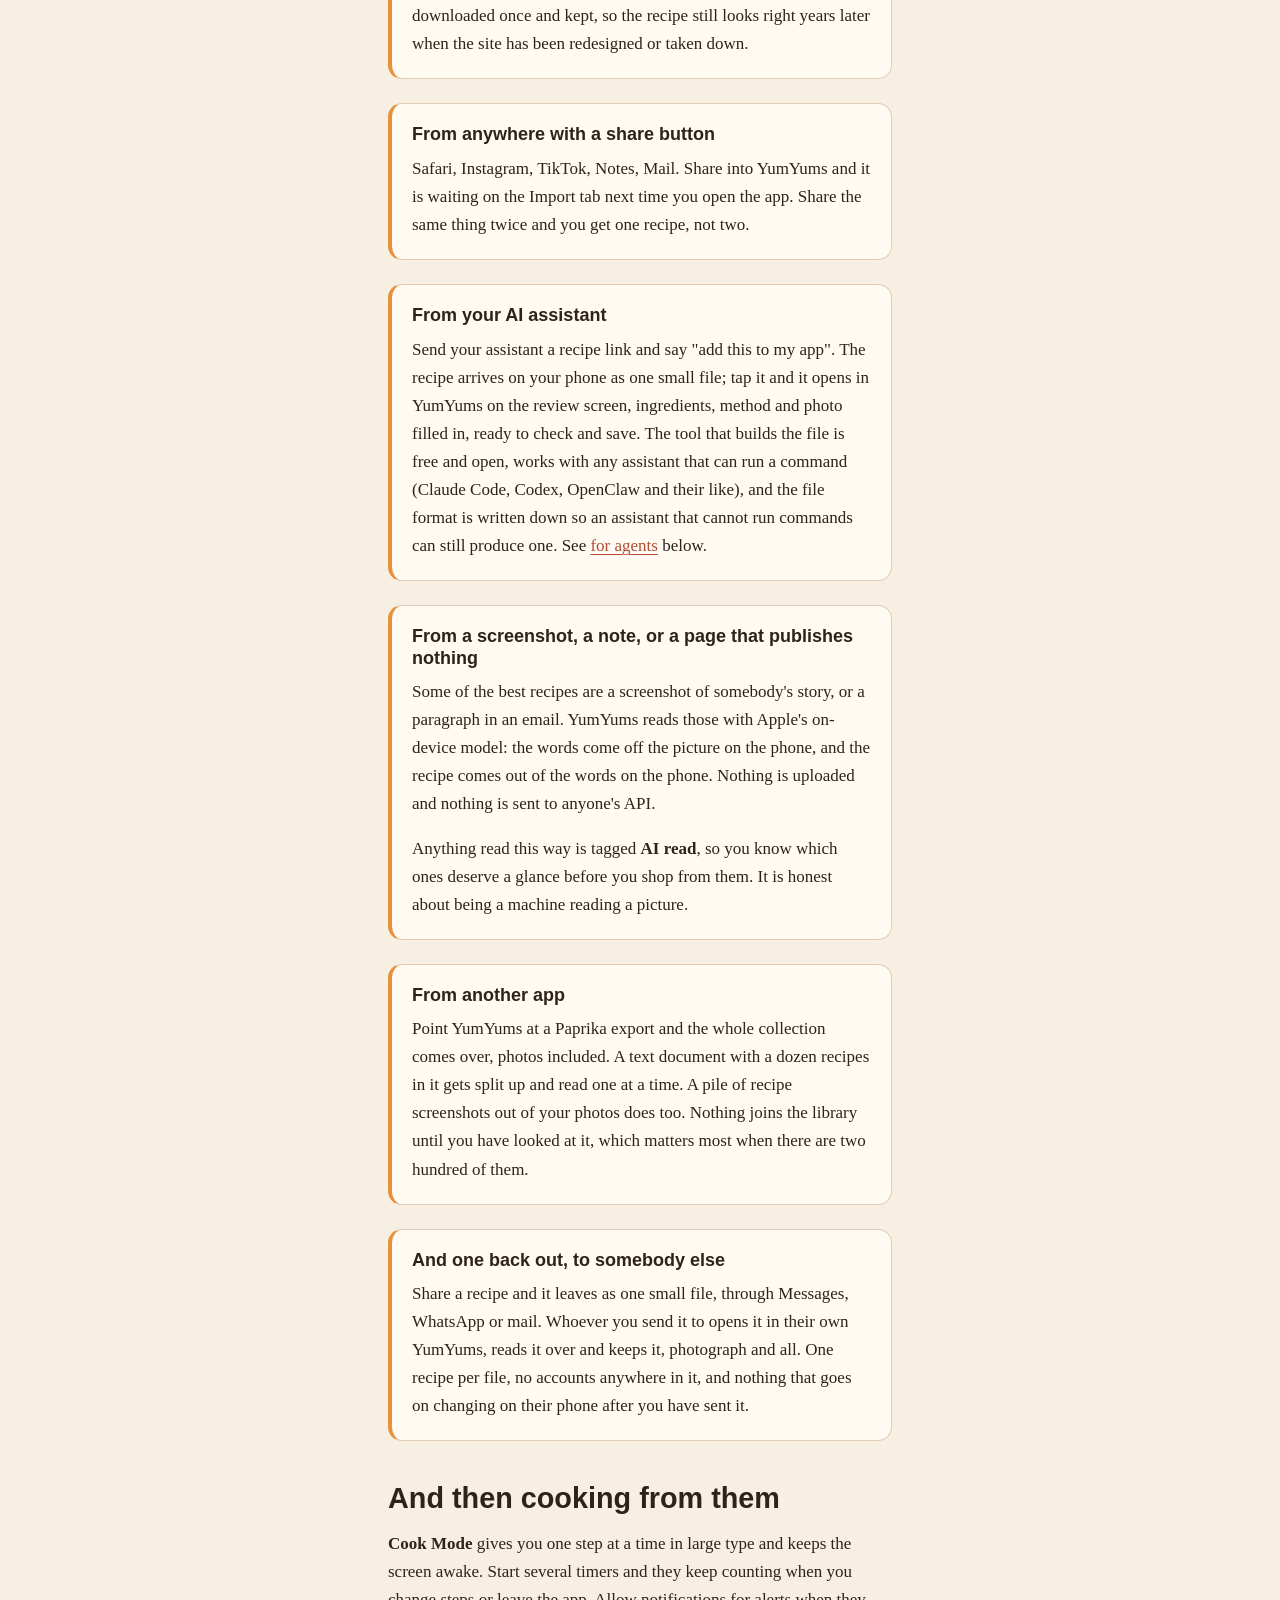
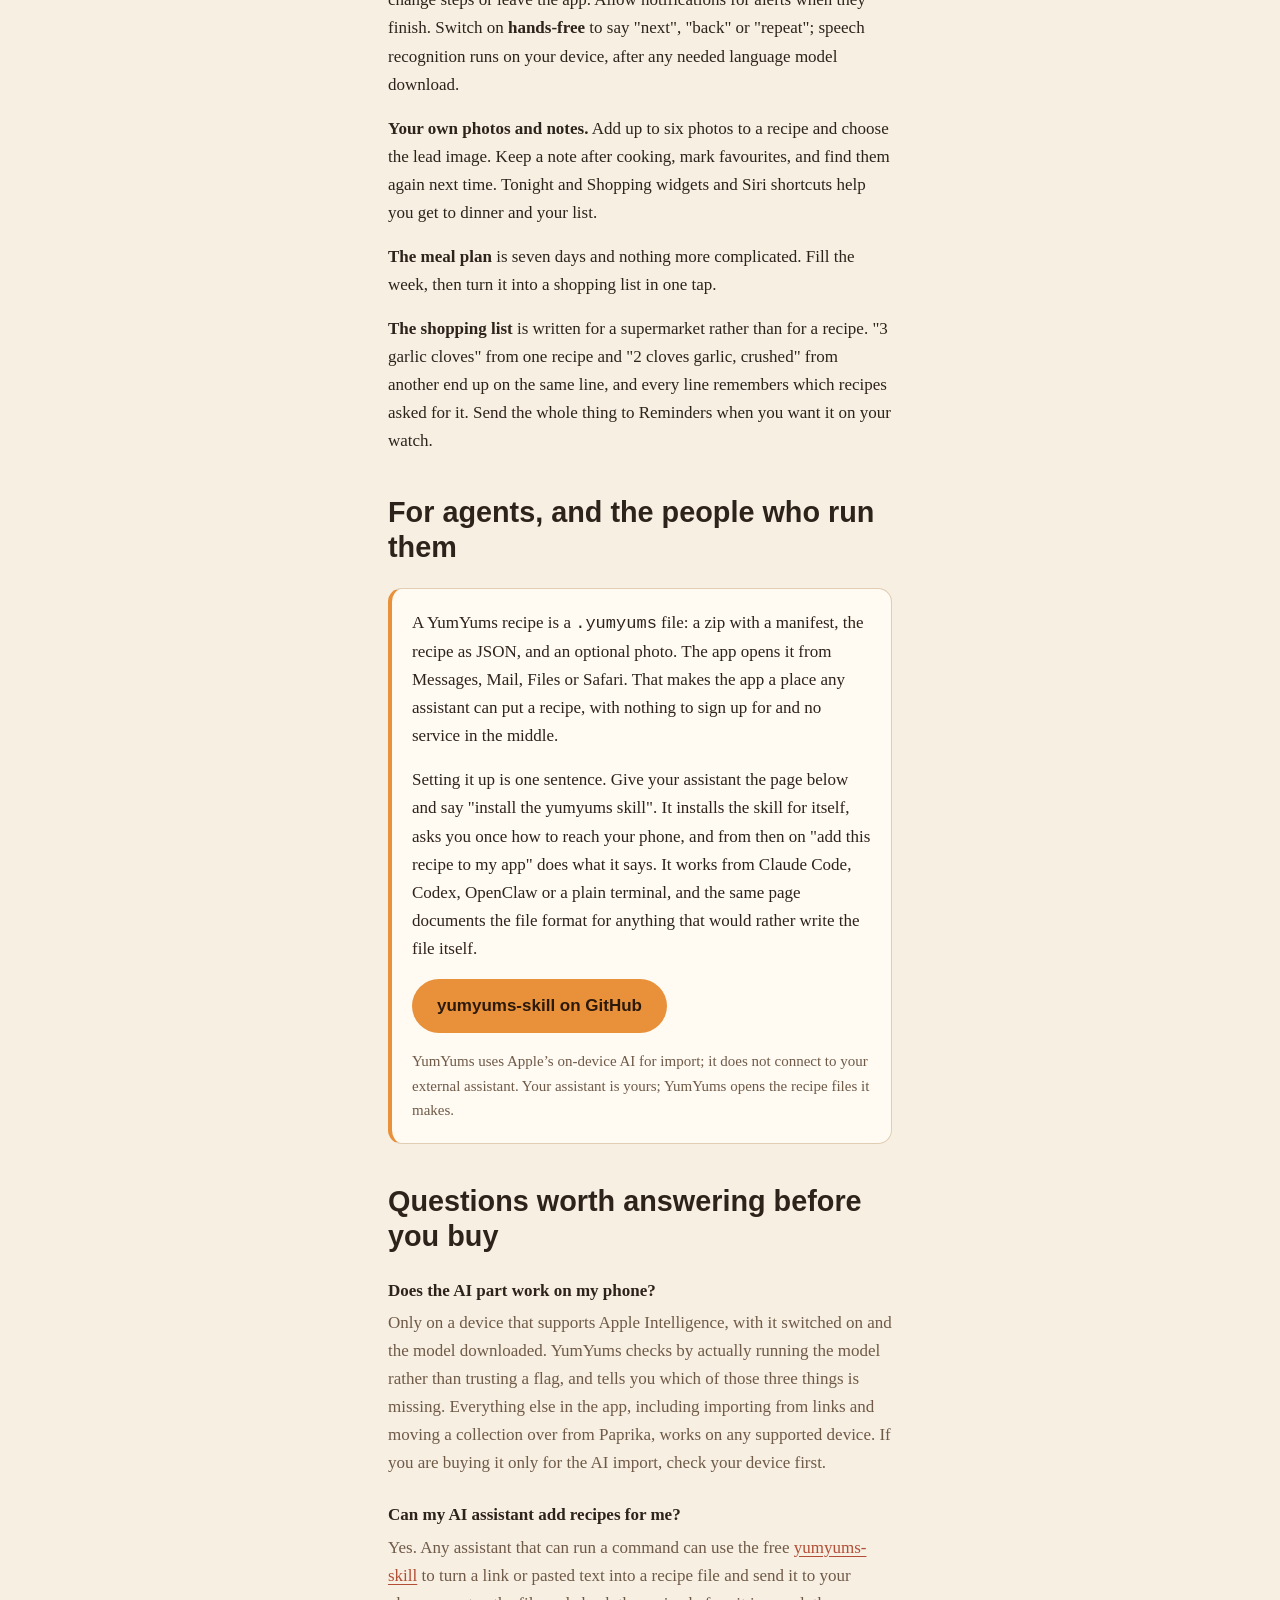
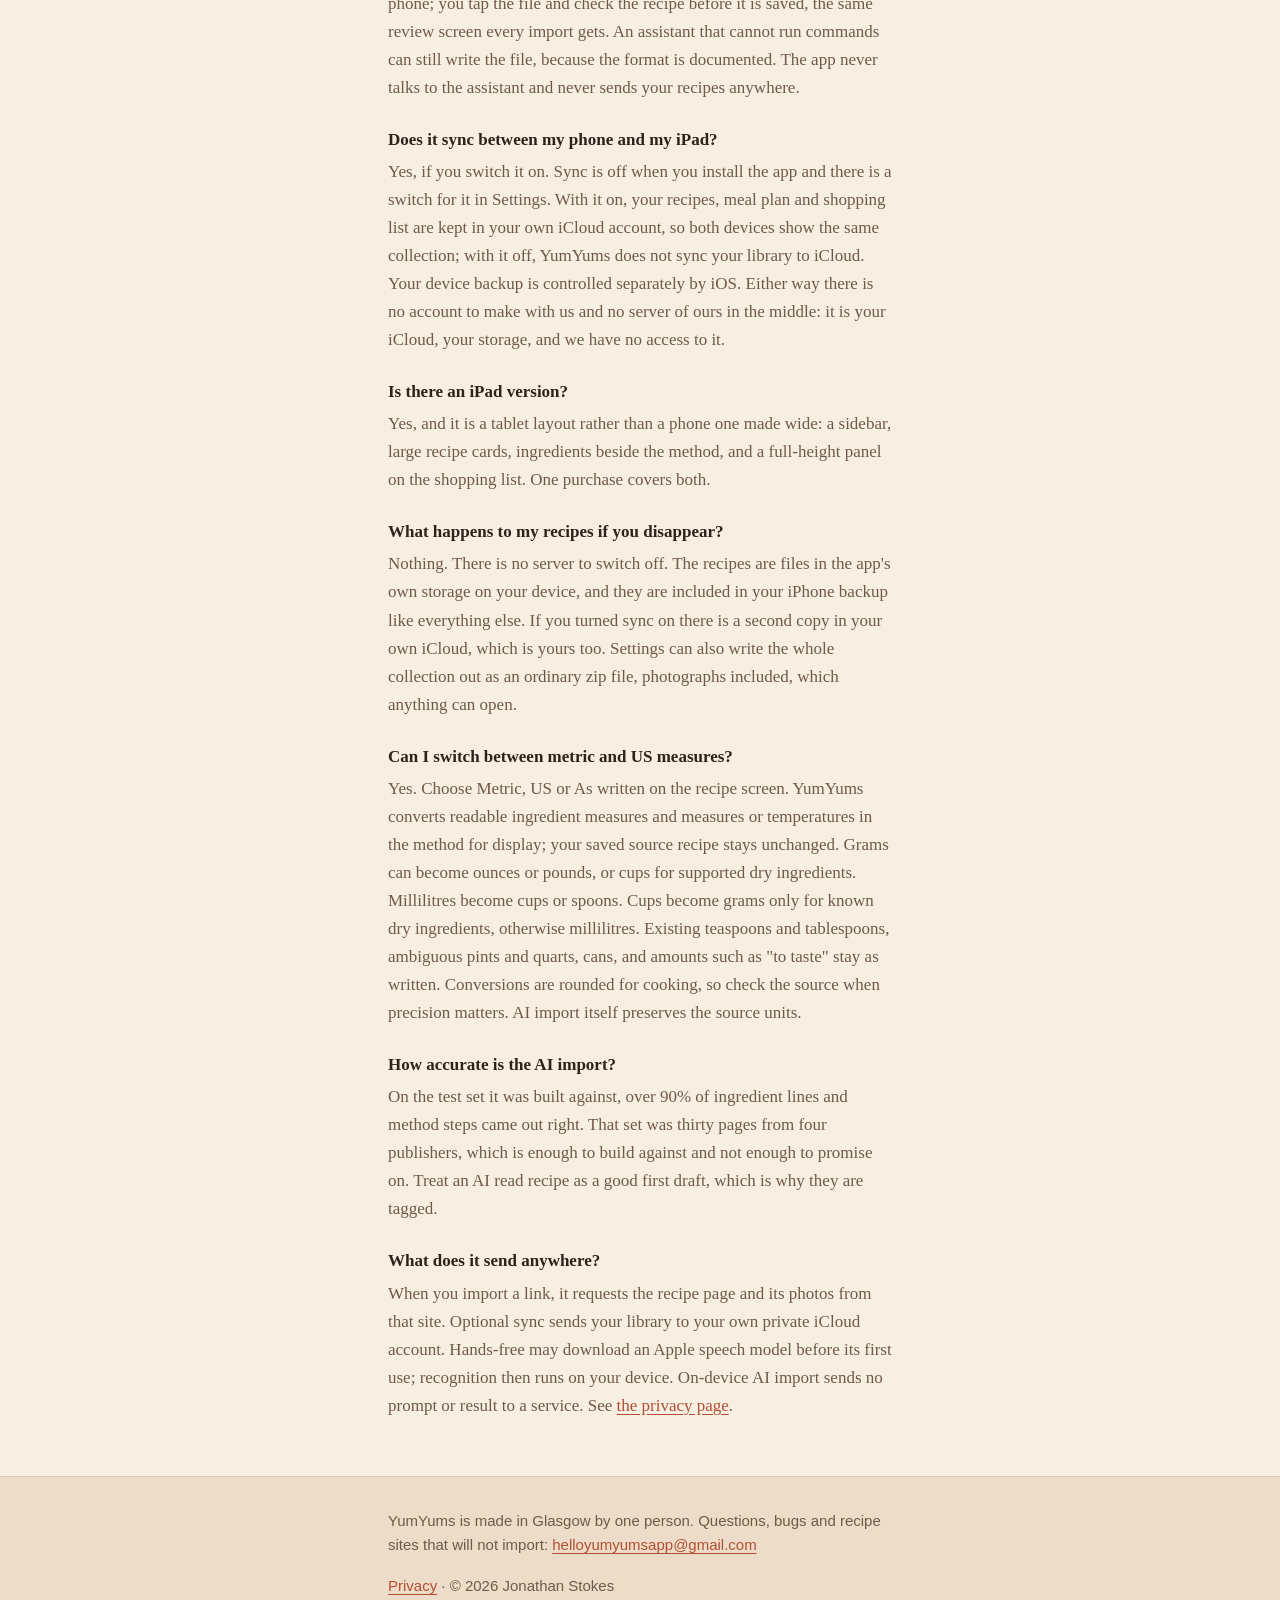
==== commit 0cdcbf7f: "Refresh approved screenshots and released feature copy" ====
--- a/index.html
+++ b/index.html
@@ -31,27 +31,29 @@
     <p class="lede">
       You have recipes in six places: a bookmark, a screenshot, a note, an
       email, someone else's app, a link you sent your assistant. YumYums
-      collects them into one library on your iPhone, and keeps them there.
+      collects them into one library on your iPhone or iPad, ready to open offline.
+      Add your own cooking photos and make it yours.
     </p>
     <p class="buttons">
-      <a class="button" href="https://apps.apple.com/app/id6802465306">Download on the App Store</a>
+      <a class="button" href="https://apps.apple.com/app/apple-store/id6802465306?pt=129196404&amp;ct=yy_site_demo_202610&amp;mt=8">Get YumYums on the App Store</a>
       <a class="button secondary" href="#agents">Tell your AI assistant to add recipes</a>
     </p>
     <p class="price">
-      One payment. No subscription, no account, no server. And the only recipe
-      app your assistant can put recipes into: give it
+      £4.99 once in the UK. No subscription or YumYums account.
+      For iPhone and iPad running iOS or iPadOS 26 or later.
+      Your AI assistant can add recipes too: give it
       <a href="https://github.com/jonnys87/yumyums-skill">one page</a> and say
       "install the yumyums skill".
     </p>
   </section>
 
-  <div class="shots">
-    <img src="screenshots/01-library.png" width="294" height="640" loading="lazy" decoding="async"
-         alt="The YumYums recipe library on an iPhone, showing six recipe cards in a grid with photos, cooking times and serving counts.">
-    <img src="screenshots/04-shopping.png" width="294" height="640" loading="lazy" decoding="async"
-         alt="A shopping list with 29 items, each showing a quantity, a grocery name, and the recipe it came from.">
-    <img src="screenshots/03-planner.png" width="294" height="640" loading="lazy" decoding="async"
-         alt="A seven day meal plan, with a recipe on Monday, Tuesday and Thursday and a free-text entry on Wednesday.">
+  <div class="shots" aria-label="YumYums screenshots">
+    <img src="screenshots/01-library.png" width="1320" height="2868" loading="lazy" decoding="async"
+         alt="Your own private recipe box: six saved recipes with photos, cooking times and servings in the YumYums iPhone library.">
+    <img src="screenshots/03-planner.png" width="1320" height="2868" loading="lazy" decoding="async"
+         alt="A plan for the week: saved recipes arranged across the meal plan, with leftovers on Wednesday and two recipes on Saturday.">
+    <img src="screenshots/04-shopping.png" width="1320" height="2868" loading="lazy" decoding="async"
+         alt="Your meals make the list: 34 shopping items grouped in aisle order, showing quantities and the recipes they came from.">
   </div>
 
   <section class="wrap" id="how">
@@ -133,7 +135,17 @@
 
     <p>
       <strong>Cook Mode</strong> gives you one step at a time in large type and
-      stops the screen going dark halfway through folding something in.
+      keeps the screen awake. Start several timers and they keep counting when
+      you change steps or leave the app. Allow notifications for alerts when
+      they finish. Switch on <strong>hands-free</strong> to say "next", "back"
+      or "repeat"; speech recognition runs on your device, after any needed
+      language model download.
+    </p>
+    <p>
+      <strong>Your own photos and notes.</strong> Add up to six photos to a recipe
+      and choose the lead image. Keep a note after cooking, mark favourites,
+      and find them again next time. Tonight and Shopping widgets and Siri
+      shortcuts help you get to dinner and your list.
     </p>
     <p>
       <strong>The meal plan</strong> is seven days and nothing more complicated.
@@ -171,8 +183,9 @@
         <a class="button" href="https://github.com/jonnys87/yumyums-skill">yumyums-skill on GitHub</a>
       </p>
       <p class="price">
-        The app contains no assistant and sends nothing to one. Your assistant
-        is yours; YumYums just opens what it makes.
+        YumYums uses Apple’s on-device AI for import; it does not connect to
+        your external assistant. Your assistant is yours; YumYums opens the
+        recipe files it makes.
       </p>
     </div>
   </section>
@@ -208,11 +221,11 @@
         Yes, if you switch it on. Sync is off when you install the app and
         there is a switch for it in Settings. With it on, your recipes, meal
         plan and shopping list are kept in your own iCloud account, so both
-        devices show the same collection; with it off, YumYums does not connect
-        to iCloud at all. Either way there is no account to make with us and no
+        devices show the same collection; with it off, YumYums does not sync
+        your library to iCloud. Your device backup is controlled separately by iOS.
+        Either way there is no account to make with us and no
         server of ours in the middle: it is your iCloud, your storage, and
-        nobody else can see it. It is also the newest part of the app, so if
-        you are buying it for that in particular, it is the thing to try first.
+        we have no access to it.
       </dd>
 
       <dt>Is there an iPad version?</dt>
@@ -232,12 +245,17 @@
         which anything can open.
       </dd>
 
-      <dt>Does it convert grams to ounces?</dt>
-      <dd>
-        No. It keeps whatever units the recipe used, and the AI import is
-        specifically instructed never to convert anything, because a model that
-        does arithmetic on your ingredients is a model that can get your
-        ingredients wrong.
+      <dt>Can I switch between metric and US measures?</dt>
+      <dd>
+        Yes. Choose Metric, US or As written on the recipe screen. YumYums
+        converts readable ingredient measures and measures or temperatures in
+        the method for display; your saved source recipe stays unchanged.
+        Grams can become ounces or pounds, or cups for supported dry ingredients.
+        Millilitres become cups or spoons. Cups become grams only for known
+        dry ingredients, otherwise millilitres. Existing teaspoons and tablespoons,
+        ambiguous pints and quarts, cans, and amounts such as "to taste" stay
+        as written. Conversions are rounded for cooking, so check the source
+        when precision matters. AI import itself preserves the source units.
       </dd>
 
       <dt>How accurate is the AI import?</dt>
@@ -251,8 +269,12 @@
 
       <dt>What does it send anywhere?</dt>
       <dd>
-        The page you asked it to fetch, and the photo on that page. That is the
-        whole list. See <a href="privacy.html">the privacy page</a>.
+        When you import a link, it requests the recipe page and its photos
+        from that site. Optional sync sends your library to your own private
+        iCloud account. Hands-free may download an Apple speech model before
+        its first use; recognition then runs on your device. On-device AI import
+        sends no prompt or result to a service. See
+        <a href="privacy.html">the privacy page</a>.
       </dd>
     </dl>
   </section>
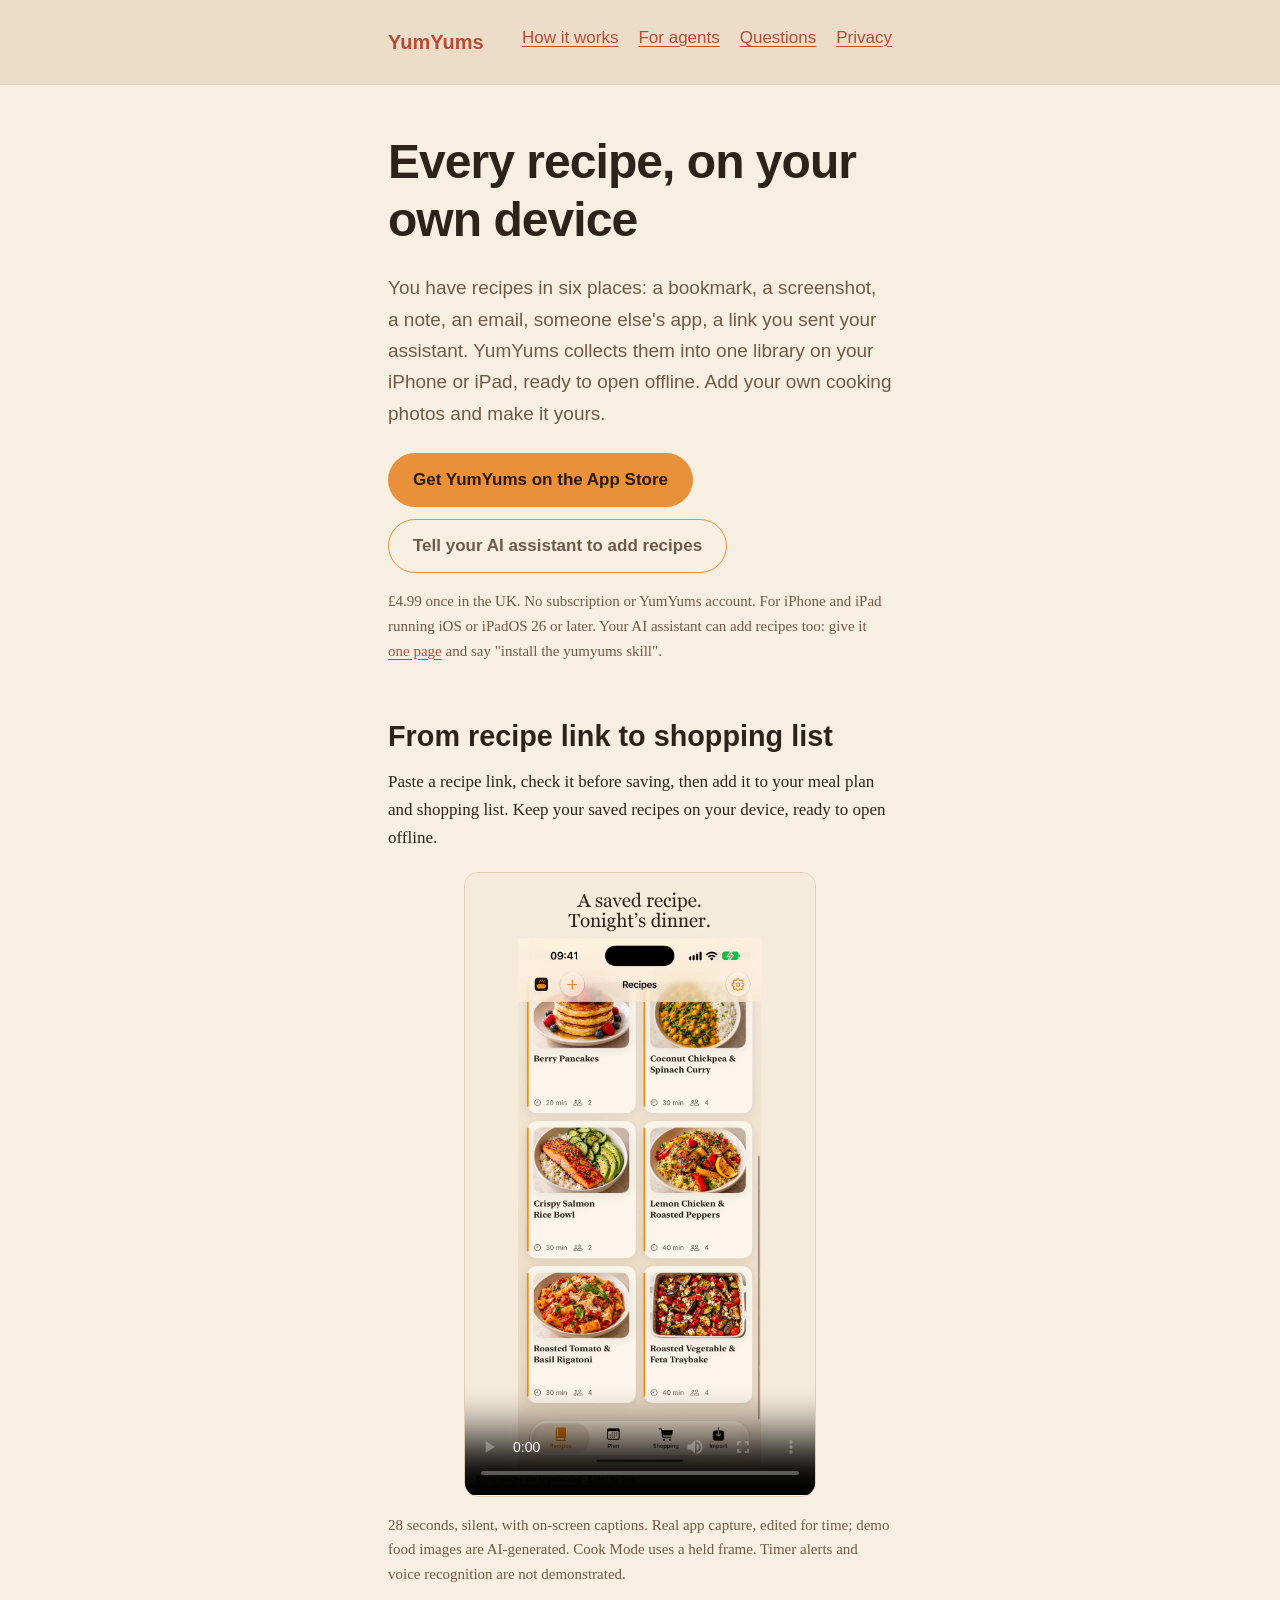
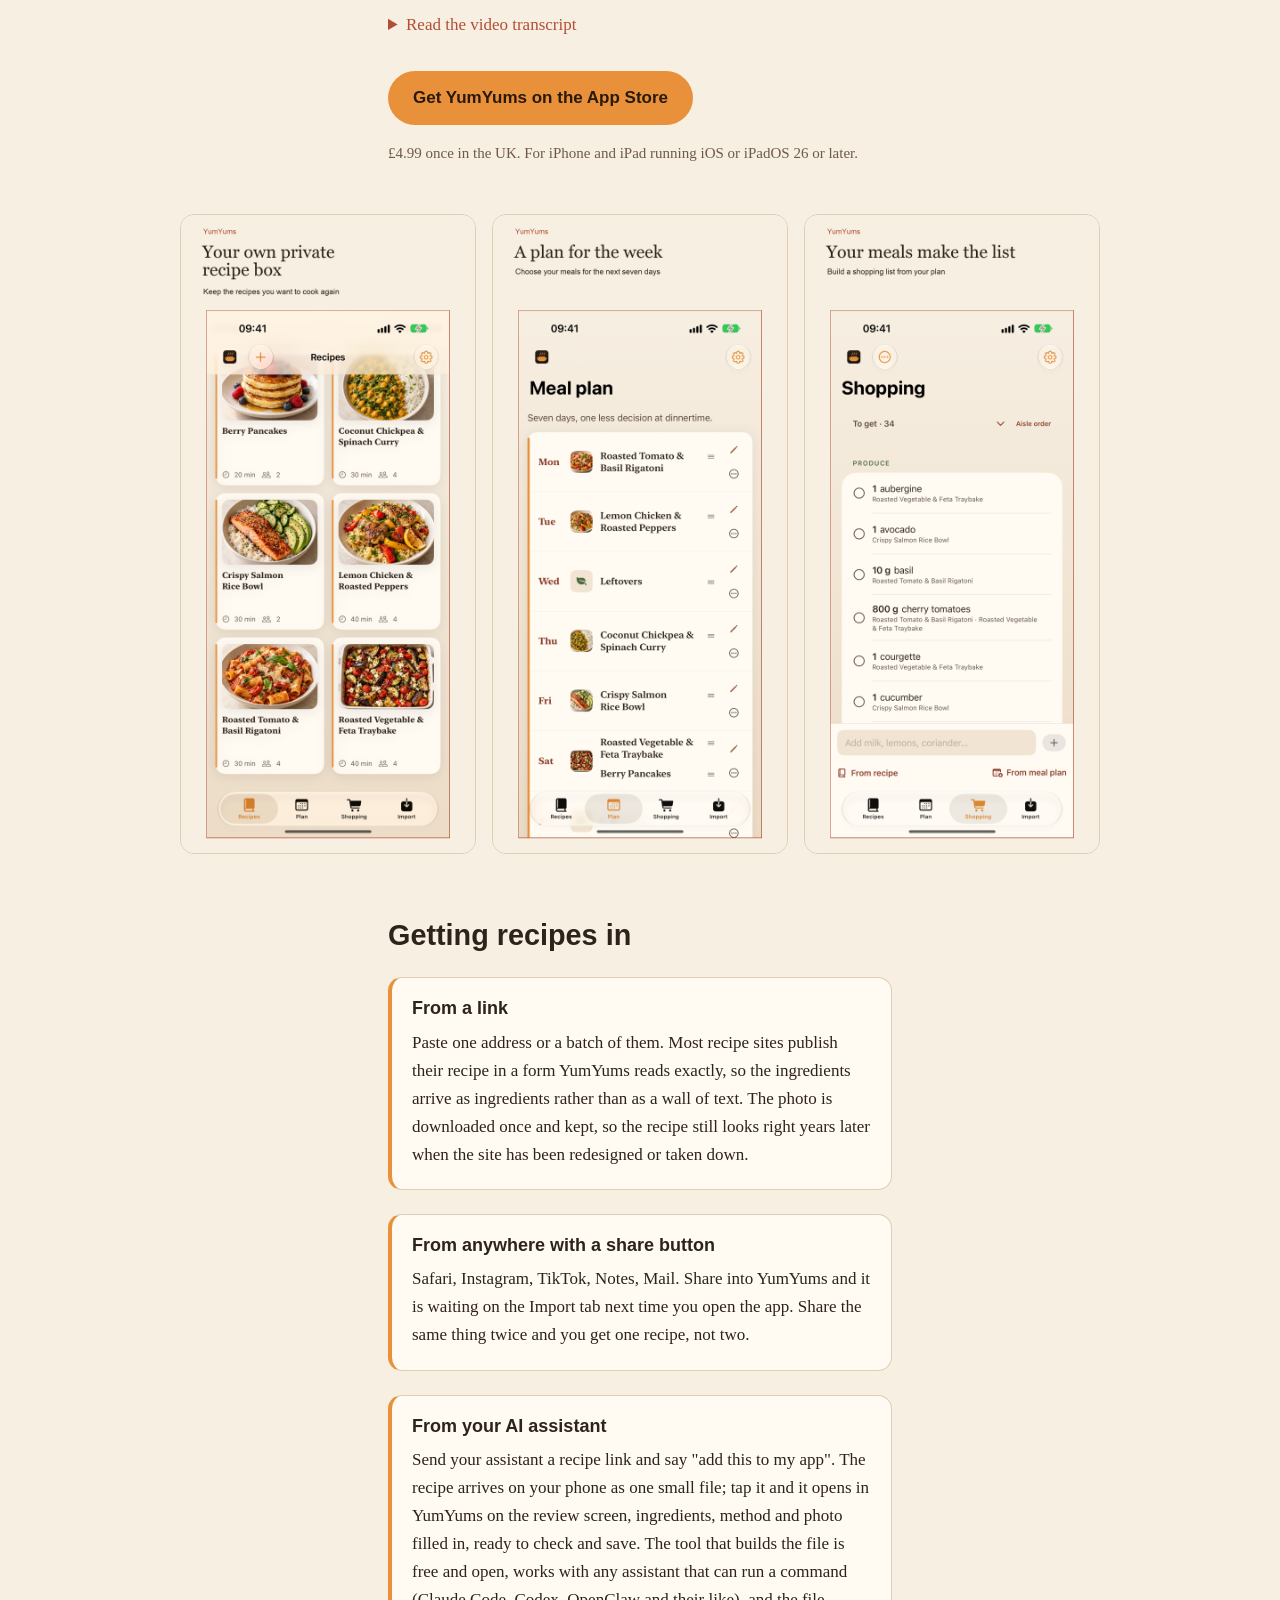
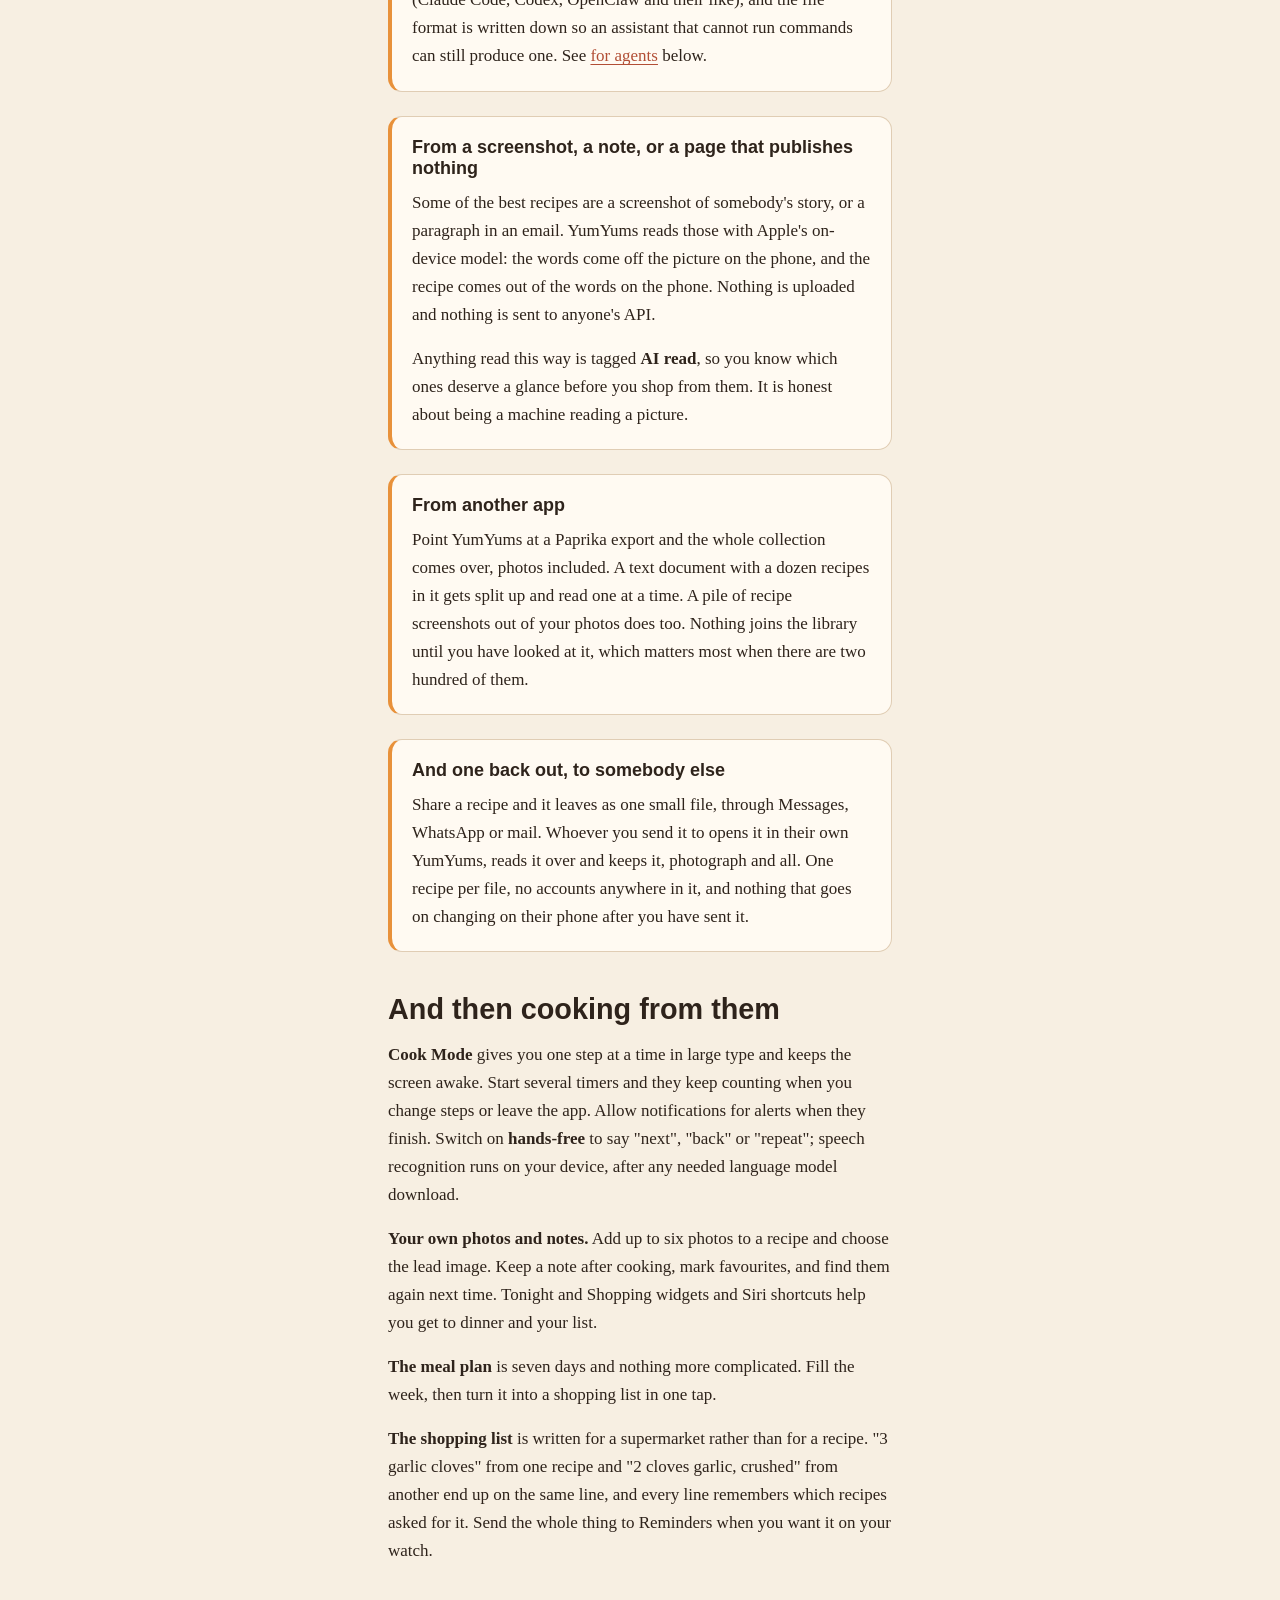
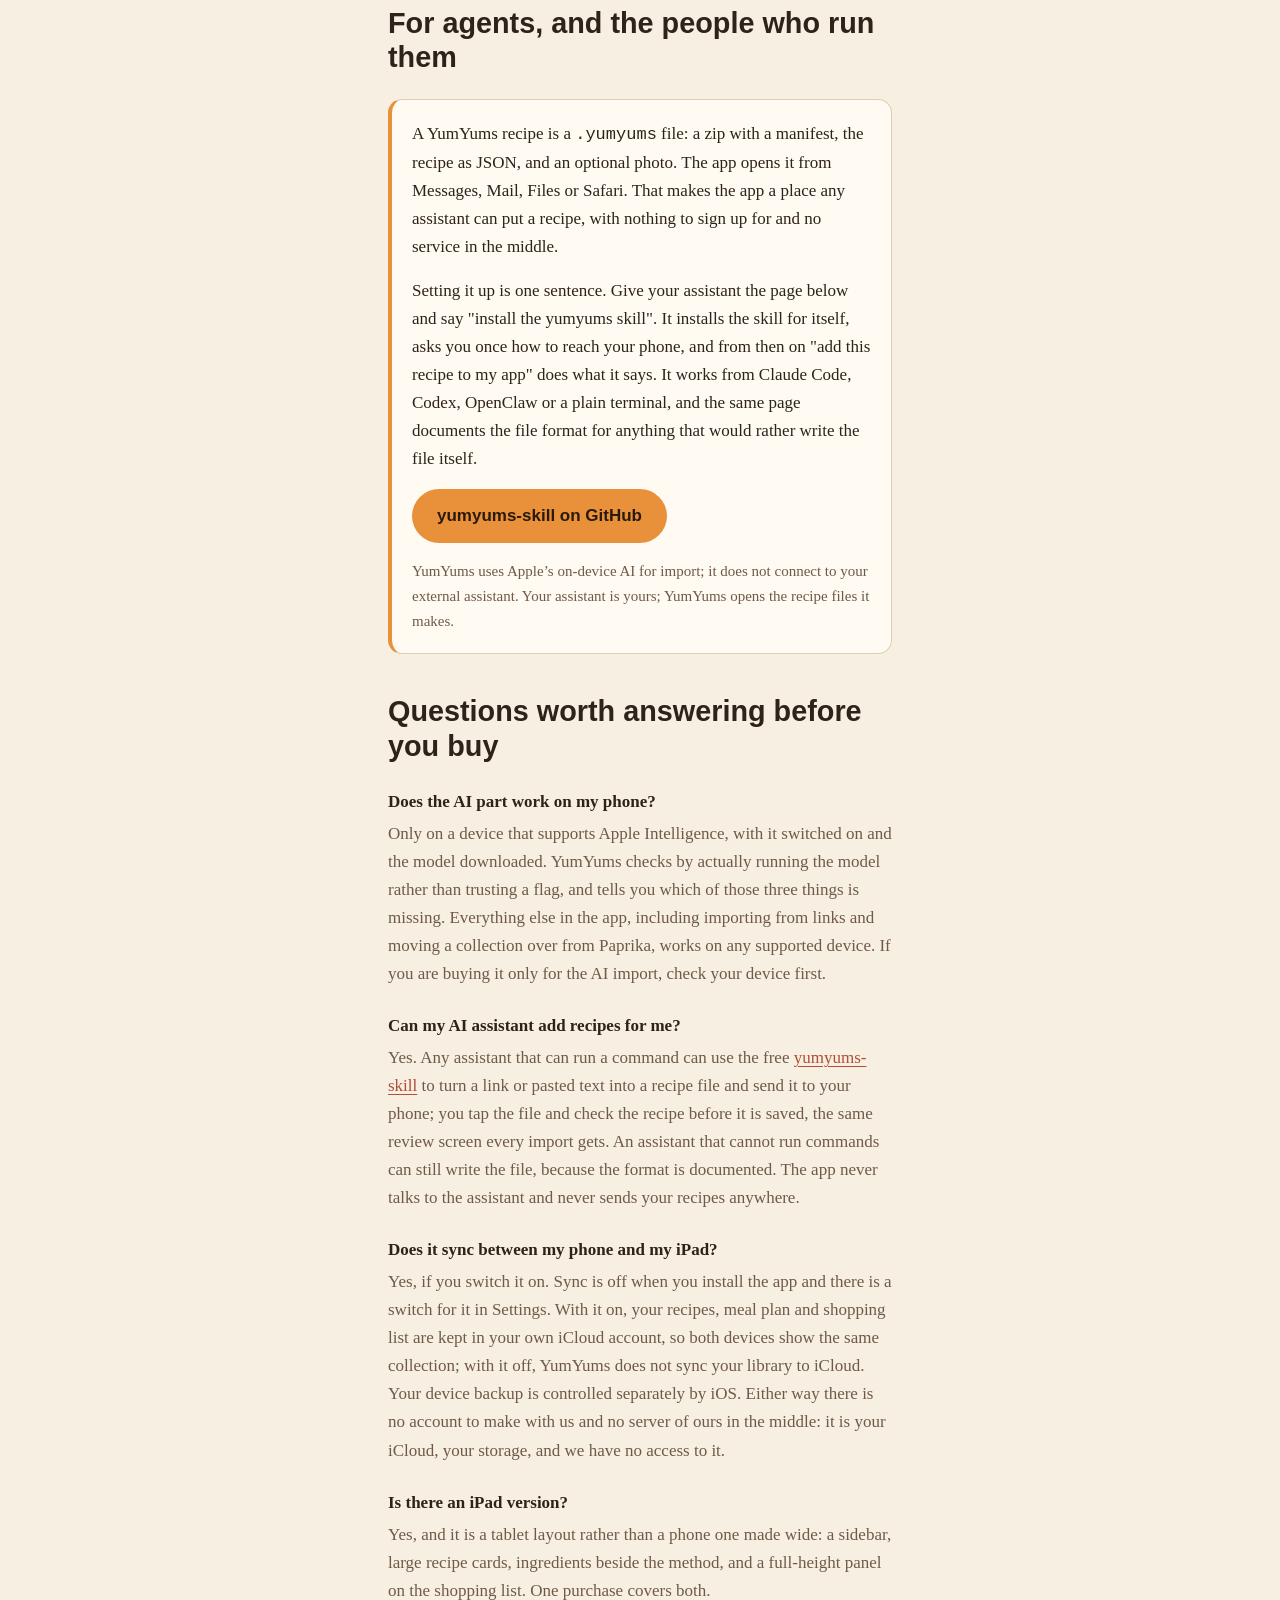
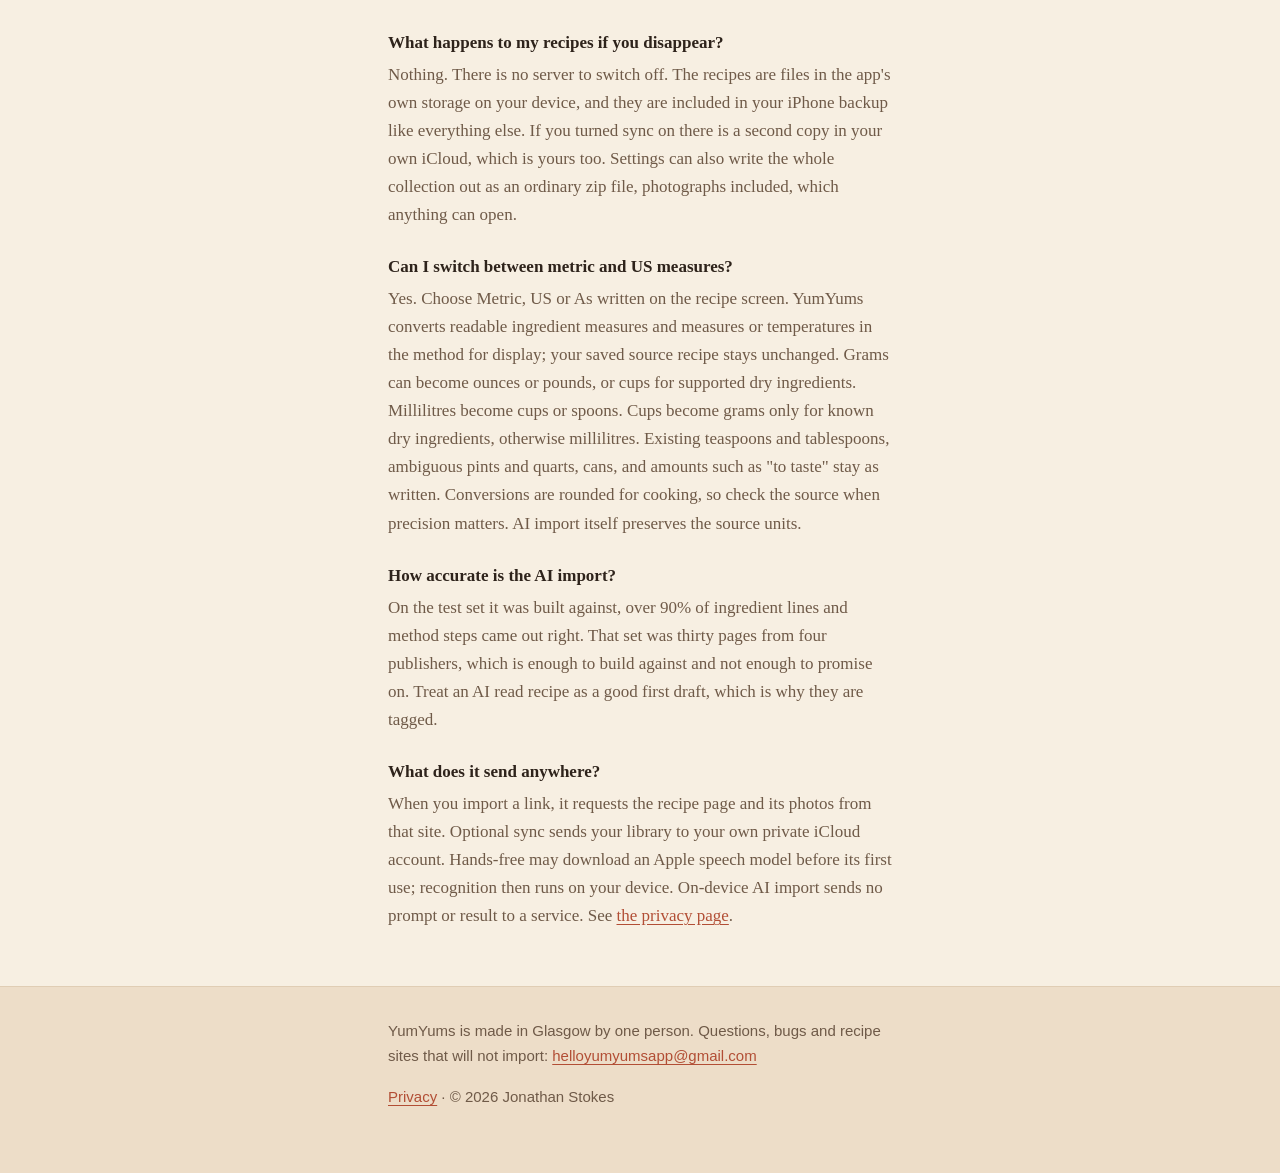
==== commit 0d1d9094: "Embed silent recipe workflow demo with accessible transcript" ====
--- a/index.html
+++ b/index.html
@@ -47,6 +47,48 @@
     </p>
   </section>
 
+  <section class="wrap demo" id="demo" aria-labelledby="demo-title">
+    <h2 id="demo-title">From recipe link to shopping list</h2>
+    <p>Paste a recipe link, check it before saving, then add it to your meal plan
+      and shopping list. Keep your saved recipes on your device, ready to open offline.</p>
+    <video controls playsinline preload="metadata" width="1080" height="1920"
+           poster="media/yumyums-demo-cover.png" aria-label="YumYums recipe to shopping list demo"
+           aria-describedby="demo-disclosure">
+      <source src="media/yumyums-demo-silent.mp4" type="video/mp4">
+      <p>Your browser does not support this video.
+        <a href="media/yumyums-demo-silent.mp4">Download the silent demo</a>
+        or read the transcript below.</p>
+    </video>
+    <p class="price" id="demo-disclosure">28 seconds, silent, with on-screen captions.
+      Real app capture, edited for time; demo food images are AI-generated.
+      Cook Mode uses a held frame. Timer alerts and voice recognition are not demonstrated.</p>
+    <details class="demo-transcript">
+      <summary>Read the video transcript</summary>
+      <ol>
+        <li><strong>0:00–0:02:</strong> “A saved recipe. Tonight’s dinner.”
+          The recipe library shows six recipes with food photos.</li>
+        <li><strong>0:02–0:06:</strong> “Paste a recipe link.”
+          A demonstration recipe link is entered on the Import tab.</li>
+        <li><strong>0:06–0:10:</strong> “Check it. Save it.”
+          The review screen shows ingredients before the saved recipe is added to the plan.</li>
+        <li><strong>0:10–0:15:</strong> “Put dinner on the plan.”
+          Roasted Tomato &amp; Basil Rigatoni is selected for Monday.</li>
+        <li><strong>0:15–0:20:</strong> “Make the shopping list.”
+          The week is sent to Shopping; the list shows quantities and recipe attribution.</li>
+        <li><strong>0:20–0:24:</strong> “Cook one step at a time.”
+          A held Cook Mode frame shows the first step, ingredients and a timer control.</li>
+        <li><strong>0:24–0:28:</strong> “YumYums. £4.99 once in the UK.
+          iPhone + iPad. iOS/iPadOS 26+.”</li>
+      </ol>
+      <p>On-screen disclosures: “Demo images are AI-generated · Edited for time”
+        and “AI-generated demo food · Real app capture”.</p>
+    </details>
+    <p class="buttons">
+      <a class="button" href="https://apps.apple.com/app/apple-store/id6802465306?pt=129196404&amp;ct=yy_site_demo_202610&amp;mt=8">Get YumYums on the App Store</a>
+    </p>
+    <p class="price">£4.99 once in the UK. For iPhone and iPad running iOS or iPadOS 26 or later.</p>
+  </section>
+
   <div class="shots" aria-label="YumYums screenshots">
     <img src="screenshots/01-library.png" width="1320" height="2868" loading="lazy" decoding="async"
          alt="Your own private recipe box: six saved recipes with photos, cooking times and servings in the YumYums iPhone library.">
--- a/style.css
+++ b/style.css
@@ -228,3 +228,20 @@
 @media (prefers-reduced-motion: reduce) {
   * { scroll-behavior: auto !important; transition: none !important; }
 }
+
+/* Portrait demo stays readable without filling a desktop screen. */
+.demo { padding-block: 0.5rem 1.5rem; }
+.demo h2 { margin-top: 1rem; }
+.demo video {
+  display: block;
+  width: 100%;
+  max-width: 22rem;
+  height: auto;
+  margin: 1.25rem auto 1rem;
+  border: 1px solid var(--border);
+  border-radius: var(--radius);
+  background: var(--surface);
+}
+.demo-transcript { margin: 1rem 0 1.5rem; }
+.demo-transcript summary { cursor: pointer; padding-block: 0.5rem; color: var(--accent); }
+.demo-transcript ol { padding-left: 1.5rem; margin-top: 1rem; }
